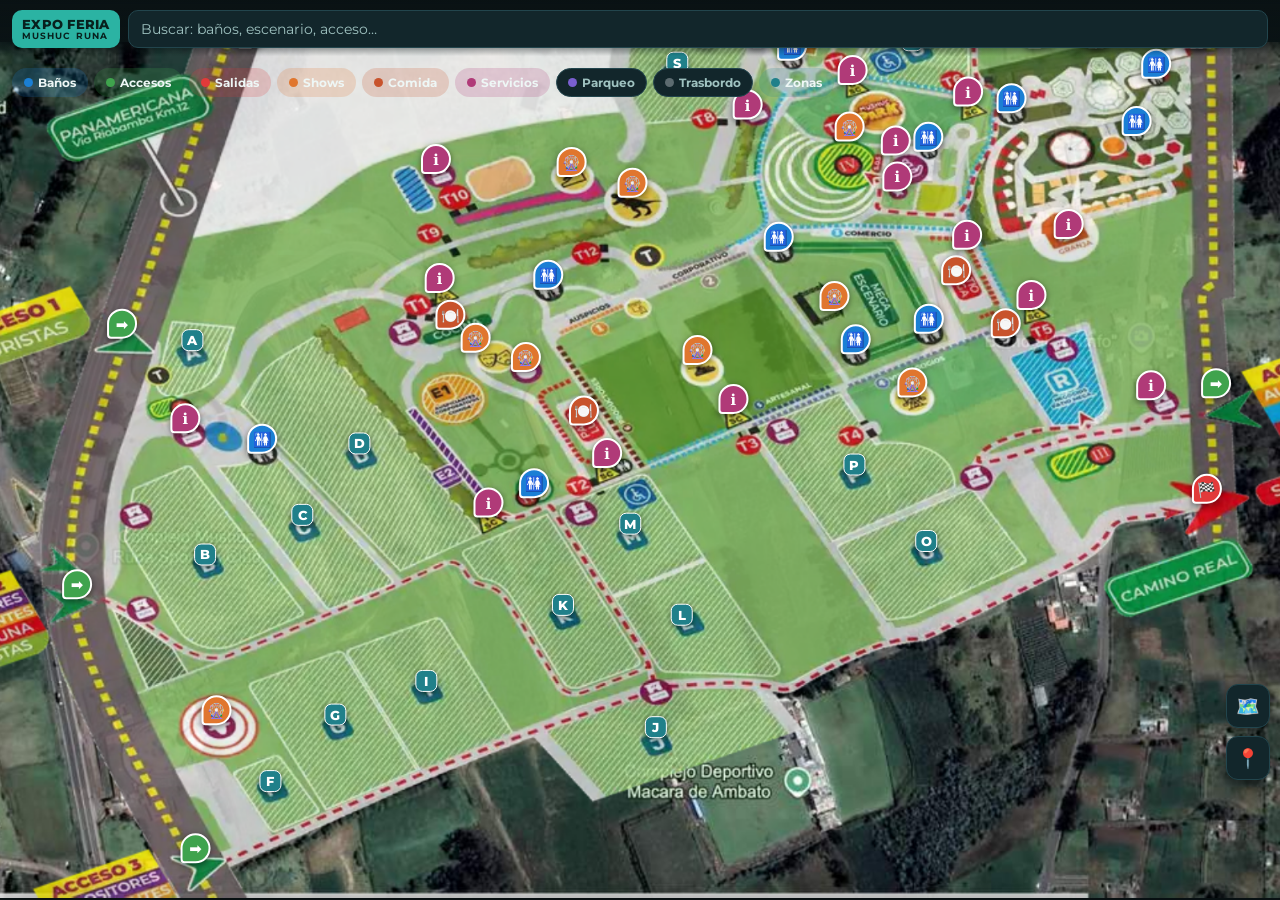
==== assets/map/index.html @ b14e8e40 "first commit" ====
<!doctype html>
<html lang="es">
<head></head>
<body>

<meta charset="utf-8">
<title>Mapa Expo Feria Mushuc Runa</title>
<meta name="viewport" content="width=device-width, initial-scale=1, maximum-scale=1, user-scalable=no">
<link rel="stylesheet" href="https://fonts.googleapis.com/css2?family=Montserrat:wght@500;600;700;800&amp;display=swap" media="all" onload="this.media='all'">
<style>
  :root{
    --bg:#0d1b1e; --panel:#12262b; --panel2:#183238; --line:#22454d;
    --ink:#eef7f6; --ink2:#9fc2c0; --teal:#2bb3a3; --yellow:#f2c227; --red:#e23a3a;
  }
  *{margin:0;padding:0;box-sizing:border-box;-webkit-tap-highlight-color:transparent}
  html,body{height:100%;overflow:hidden;overscroll-behavior:none}
  body{background:var(--bg);color:var(--ink);font-family:Montserrat,system-ui,-apple-system,sans-serif;touch-action:none}
  #viewport{position:fixed;inset:0;overflow:hidden;background:#0a1416}
  #world{position:absolute;left:0;top:0;transform-origin:0 0;will-change:transform}
  #world img{position:absolute;left:0;top:0;display:block;max-width:none!important;width:1900px;height:1018px;pointer-events:none;user-select:none;-webkit-user-drag:none}
  #ovl{transition:opacity .2s}
  #routeSvg{position:absolute;left:0;top:0;pointer-events:none;overflow:visible}

  /* markers live in screen space */
  #pins{position:fixed;inset:0;pointer-events:none}
  .pin{position:absolute;left:0;top:0;transform:translate(-50%,-100%);pointer-events:auto;cursor:pointer;
       display:flex;flex-direction:column;align-items:center;filter:drop-shadow(0 2px 3px rgba(0,0,0,.5))}
  .pin .dot{width:30px;height:30px;border-radius:50% 50% 50% 4px;display:flex;align-items:center;justify-content:center;
       font-size:15px;border:2px solid #fff;transform:rotate(0deg);color:#fff;font-weight:800}
  .pin.small .dot{width:22px;height:22px;font-size:11px;border-width:1.5px}
  .pin.zona .dot{border-radius:7px;font-size:13px}
  .pin.sel .dot{outline:3px solid var(--yellow);outline-offset:1px}
  .pin .tag{margin-top:2px;font-size:9px;font-weight:700;background:rgba(10,20,22,.78);color:var(--ink);
       padding:1px 5px;border-radius:6px;white-space:nowrap;display:none}
  .pin.showtag .tag{display:block}

  #me{position:fixed;pointer-events:none;display:none}
  #me .acc{position:absolute;border-radius:50%;background:rgba(43,179,163,.15);border:1px solid rgba(43,179,163,.5);transform:translate(-50%,-50%)}
  #me .core{position:absolute;width:16px;height:16px;border-radius:50%;background:#2bb3a3;border:3px solid #fff;transform:translate(-50%,-50%);box-shadow:0 0 10px rgba(43,179,163,.9)}

  header{position:fixed;top:0;left:0;right:0;z-index:20;padding:10px 12px 8px;
     background:linear-gradient(180deg,rgba(10,18,20,.92),rgba(10,18,20,.75) 70%,transparent);pointer-events:none}
  header .row{display:flex;gap:8px;align-items:center;pointer-events:auto}
  #brand{flex:0 0 auto;background:var(--teal);color:#08211e;font-weight:800;font-size:13px;line-height:1.1;
     padding:7px 10px;border-radius:10px;letter-spacing:.02em}
  #brand small{display:block;font-size:9px;font-weight:700;letter-spacing:.12em}
  #search{flex:1;background:var(--panel);border:1px solid var(--line);color:var(--ink);border-radius:10px;
     padding:9px 12px;font-size:14px;font-family:inherit;min-width:0}
  #search::placeholder{color:var(--ink2)}

  #chips{position:fixed;top:64px;left:0;right:0;z-index:20;display:flex;gap:6px;overflow-x:auto;padding:4px 12px 8px;scrollbar-width:none}
  #chips::-webkit-scrollbar{display:none}
  .chip{flex:0 0 auto;display:flex;align-items:center;gap:5px;background:var(--panel);border:1px solid var(--line);
     color:var(--ink2);border-radius:999px;padding:6px 11px;font-size:12px;font-weight:700;cursor:pointer;user-select:none}
  .chip .sw{width:9px;height:9px;border-radius:50%}
  .chip.on{color:var(--ink);border-color:transparent}

  .fabs{position:fixed;right:10px;bottom:120px;z-index:20;display:flex;flex-direction:column;gap:8px}
  .fab{width:44px;height:44px;border-radius:12px;background:var(--panel);border:1px solid var(--line);color:var(--ink);
     font-size:19px;display:flex;align-items:center;justify-content:center;cursor:pointer;box-shadow:0 3px 10px rgba(0,0,0,.4)}
  .fab.on{background:var(--teal);color:#08211e;border-color:transparent}

  #ovlCtl{position:fixed;right:10px;bottom:72px;z-index:20;background:var(--panel);border:1px solid var(--line);
     border-radius:12px;padding:8px 10px;display:none;align-items:center;gap:8px}
  #ovlCtl.open{display:flex}
  #ovlCtl input{width:110px;accent-color:var(--teal)}
  #ovlCtl label{font-size:11px;color:var(--ink2);font-weight:700}

  #card{position:fixed;left:0;right:0;bottom:0;z-index:30;background:var(--panel);border-top:1px solid var(--line);
     border-radius:16px 16px 0 0;padding:14px 16px calc(14px + env(safe-area-inset-bottom));transform:translateY(110%);transition:transform .22s ease;box-shadow:0 -8px 30px rgba(0,0,0,.5)}
  #card.open{transform:translateY(0)}
  #card h2{font-size:17px;font-weight:800;display:flex;align-items:center;gap:8px}
  #card h2 .ic{width:28px;height:28px;border-radius:8px;display:inline-flex;align-items:center;justify-content:center;font-size:15px;color:#fff;flex:0 0 auto}
  #card .sub{color:var(--ink2);font-size:12px;font-weight:600;margin-top:3px}
  #card .dist{margin-top:8px;font-size:14px;font-weight:700;color:var(--teal);min-height:18px}
  #card .btns{display:flex;gap:8px;margin-top:10px}
  #card button{flex:1;font-family:inherit;font-weight:800;font-size:14px;padding:11px;border-radius:10px;border:none;cursor:pointer}
  #goBtn{background:var(--teal);color:#08211e}
  #closeBtn{background:var(--panel2);color:var(--ink);border:1px solid var(--line)!important}

  #toast{position:fixed;left:50%;bottom:150px;transform:translateX(-50%);z-index:50;background:rgba(10,20,22,.94);
     border:1px solid var(--line);color:var(--ink);padding:9px 15px;border-radius:10px;font-size:13px;font-weight:600;
     opacity:0;transition:opacity .25s;pointer-events:none;max-width:85vw;text-align:center}
  #toast.show{opacity:1}

  #editBar{position:fixed;top:104px;left:12px;right:12px;z-index:25;display:none;background:#3a2a08;border:1px solid var(--yellow);
     color:#ffe9a8;border-radius:10px;padding:8px 12px;font-size:12px;font-weight:700}
  #editBar.on{display:block}
  #editBar .ebtns{display:flex;gap:6px;margin-top:6px}
  #editBar button{font-family:inherit;font-size:11px;font-weight:800;padding:5px 9px;border-radius:8px;border:1px solid var(--yellow);background:transparent;color:var(--yellow);cursor:pointer}
  #exportBox{position:fixed;inset:8% 5%;z-index:60;background:var(--panel);border:1px solid var(--line);border-radius:14px;padding:14px;display:none;flex-direction:column;gap:8px}
  #exportBox.open{display:flex}
  #exportBox textarea{flex:1;background:#0a1416;color:#bfe9e2;border:1px solid var(--line);border-radius:8px;font-size:10px;padding:8px;font-family:monospace}
  #exportBox button{font-family:inherit;font-weight:800;padding:10px;border-radius:10px;border:none;background:var(--teal);color:#08211e;cursor:pointer}
</style>


<div id="viewport">
  <div id="world" style="transform: translate(-124.137px, 48.725px) scale(1.07225);">
    <img id="base" src="[data-uri]" width="1900" height="1018" alt="">
    <img id="ovl" src="[data-uri]" width="1900" height="1018" alt="" style="opacity:.85">
    <svg id="routeSvg" width="1900" height="1018" viewBox="0 0 1900 1018">
      <line id="routeLine" x1="0" y1="0" x2="0" y2="0" stroke="#f2c227" stroke-width="4" stroke-dasharray="10 8" stroke-linecap="round" style="display:none"></line>
    </svg>
  </div>
</div>
<div id="pins"><div class="pin showtag" style="transform: translate(1088.68px, 72.1px) translate(-50%, -100%);"><div class="dot" style="background:#1b7fd4">🚻</div><div class="tag">Baños 1</div></div><div class="pin showtag" style="transform: translate(1368.86px, 139.008px) translate(-50%, -100%);"><div class="dot" style="background:#1b7fd4">🚻</div><div class="tag">Baños 2</div></div><div class="pin showtag" style="transform: translate(1262.6px, 188.332px) translate(-50%, -100%);"><div class="dot" style="background:#1b7fd4">🚻</div><div class="tag">Baños 3</div></div><div class="pin showtag" style="transform: translate(1553.5px, 95.0462px) translate(-50%, -100%);"><div class="dot" style="background:#1b7fd4">🚻</div><div class="tag">Baños 4</div></div><div class="pin showtag" style="transform: translate(777.41px, 364.502px) translate(-50%, -100%);"><div class="dot" style="background:#1b7fd4">🚻</div><div class="tag">Baños 5</div></div><div class="pin showtag" style="transform: translate(1071.64px, 315.93px) translate(-50%, -100%);"><div class="dot" style="background:#1b7fd4">🚻</div><div class="tag">Baños 6</div></div><div class="pin showtag" style="transform: translate(1528.52px, 168.174px) translate(-50%, -100%);"><div class="dot" style="background:#1b7fd4">🚻</div><div class="tag">Baños 7</div></div><div class="pin showtag" style="transform: translate(412.095px, 573.698px) translate(-50%, -100%);"><div class="dot" style="background:#1b7fd4">🚻</div><div class="tag">Baños 8</div></div><div class="pin showtag" style="transform: translate(1169.96px, 446.851px) translate(-50%, -100%);"><div class="dot" style="background:#1b7fd4">🚻</div><div class="tag">Baños 9</div></div><div class="pin showtag" style="transform: translate(1263.25px, 420.474px) translate(-50%, -100%);"><div class="dot" style="background:#1b7fd4">🚻</div><div class="tag">Baños 10</div></div><div class="pin showtag" style="transform: translate(759.289px, 630.42px) translate(-50%, -100%);"><div class="dot" style="background:#1b7fd4">🚻</div><div class="tag">Baños 11</div></div><div class="pin showtag" style="transform: translate(233.244px, 426.907px) translate(-50%, -100%);"><div class="dot" style="background:#3fa34d">➡️</div><div class="tag">Acceso 1 · Turistas</div></div><div class="pin showtag" style="transform: translate(175.878px, 759.519px) translate(-50%, -100%);"><div class="dot" style="background:#3fa34d">➡️</div><div class="tag">Acceso 2 · Expositores/Auspiciantes/Patio Luna</div></div><div class="pin showtag" style="transform: translate(327.066px, 1096.63px) translate(-50%, -100%);"><div class="dot" style="background:#3fa34d">➡️</div><div class="tag">Acceso 3 · Expositores/Auspiciantes/Turistas</div></div><div class="pin showtag" style="transform: translate(1629.96px, 502.823px) translate(-50%, -100%);"><div class="dot" style="background:#3fa34d">➡️</div><div class="tag">Acceso 4 · Auspiciantes/Negocios/Patio Mega</div></div><div class="pin showtag" style="transform: translate(1603.15px, 55.9091px) translate(-50%, -100%);"><div class="dot" style="background:#3fa34d">➡️</div><div class="tag">Acceso 5 · Expositores/Turistas</div></div><div class="pin showtag" style="transform: translate(1622.77px, 55.9091px) translate(-50%, -100%);"><div class="dot" style="background:#3fa34d">➡️</div><div class="tag">Acceso 6 · Ingreso vehicular</div></div><div class="pin showtag" style="transform: translate(1618.27px, 637.604px) translate(-50%, -100%);"><div class="dot" style="background:#e23a3a">🏁</div><div class="tag">Salida 1</div></div><div class="pin showtag" style="transform: translate(397.62px, 55.9091px) translate(-50%, -100%);"><div class="dot" style="background:#e23a3a">🏁</div><div class="tag">Salida 2</div></div><div class="pin showtag" style="transform: translate(1612.26px, 55.9091px) translate(-50%, -100%);"><div class="dot" style="background:#e23a3a">🏁</div><div class="tag">Salida 3</div></div><div class="pin showtag" style="transform: translate(1142.83px, 391.63px) translate(-50%, -100%);"><div class="dot" style="background:#e0762e">🎡</div><div class="tag">Mega Escenario (conciertos)</div></div><div class="pin showtag" style="transform: translate(1162.13px, 175.25px) translate(-50%, -100%);"><div class="dot" style="background:#e0762e">🎡</div><div class="tag">Mushuc Park</div></div><div class="pin showtag" style="transform: translate(807.219px, 220.392px) translate(-50%, -100%);"><div class="dot" style="background:#e0762e">🎡</div><div class="tag">Resbaladera Gigante</div></div><div class="pin showtag" style="transform: translate(884.957px, 246.877px) translate(-50%, -100%);"><div class="dot" style="background:#e0762e">🎡</div><div class="tag">Parque de Dinosaurios</div></div><div class="pin showtag" style="transform: translate(1242.23px, 501.965px) translate(-50%, -100%);"><div class="dot" style="background:#e0762e">🎡</div><div class="tag">Juegos mecánicos</div></div><div class="pin showtag" style="transform: translate(967.949px, 460.469px) translate(-50%, -100%);"><div class="dot" style="background:#e0762e">🎡</div><div class="tag">Show Militar</div></div><div class="pin showtag" style="transform: translate(684.661px, 444.707px) translate(-50%, -100%);"><div class="dot" style="background:#e0762e">🎡</div><div class="tag">Shows cómicos</div></div><div class="pin showtag" style="transform: translate(353.872px, 920.357px) translate(-50%, -100%);"><div class="dot" style="background:#e0762e">🎡</div><div class="tag">Plaza de toros</div></div><div class="pin showtag" style="transform: translate(748.889px, 469.476px) translate(-50%, -100%);"><div class="dot" style="background:#e0762e">🎡</div><div class="tag">Plaza de la luna</div></div><div class="pin showtag" style="transform: translate(1441.78px, 299.524px) translate(-50%, -100%);"><div class="dot" style="background:#b03a78">ℹ️</div><div class="tag">Granja</div></div><div class="pin showtag" style="transform: translate(822.981px, 537.564px) translate(-50%, -100%);"><div class="dot" style="background:#c8532c">🍽️</div><div class="tag">Patio de comidas La Luna</div></div><div class="pin showtag" style="transform: translate(1298.09px, 358.498px) translate(-50%, -100%);"><div class="dot" style="background:#c8532c">🍽️</div><div class="tag">Patio de comidas Megaescenario</div></div><div class="pin showtag" style="transform: translate(652.493px, 415.327px) translate(-50%, -100%);"><div class="dot" style="background:#c8532c">🍽️</div><div class="tag">Cocina</div></div><div class="pin showtag" style="transform: translate(1361.46px, 426.264px) translate(-50%, -100%);"><div class="dot" style="background:#c8532c">🍽️</div><div class="tag">Cerveza artesanal (zona 9)</div></div><div class="pin showtag" style="transform: translate(634.051px, 216.746px) translate(-50%, -100%);"><div class="dot" style="background:#b03a78">ℹ️</div><div class="tag">Boletería 1</div></div><div class="pin showtag" style="transform: translate(1031.96px, 147.158px) translate(-50%, -100%);"><div class="dot" style="background:#b03a78">ℹ️</div><div class="tag">Boletería 2</div></div><div class="pin showtag" style="transform: translate(1405.21px, 55.9091px) translate(-50%, -100%);"><div class="dot" style="background:#b03a78">ℹ️</div><div class="tag">Boletería 3</div></div><div class="pin showtag" style="transform: translate(1547.07px, 505.503px) translate(-50%, -100%);"><div class="dot" style="background:#b03a78">ℹ️</div><div class="tag">Boletería 4</div></div><div class="pin showtag" style="transform: translate(314.091px, 547.643px) translate(-50%, -100%);"><div class="dot" style="background:#b03a78">ℹ️</div><div class="tag">Boletería 5</div></div><div class="pin showtag" style="transform: translate(1221.11px, 192.943px) translate(-50%, -100%);"><div class="dot" style="background:#b03a78">ℹ️</div><div class="tag">Oficina de ventas</div></div><div class="pin showtag" style="transform: translate(1223.04px, 238.942px) translate(-50%, -100%);"><div class="dot" style="background:#b03a78">ℹ️</div><div class="tag">Dispensario médico</div></div><div class="pin showtag" style="transform: translate(1312.14px, 313.356px) translate(-50%, -100%);"><div class="dot" style="background:#b03a78">ℹ️</div><div class="tag">Punto de hidratación</div></div><div class="pin small" style="display: none;"><div class="dot" style="background:#7a5fd0">🅿️</div><div class="tag">Estacionamiento E1 · auspiciantes/corporativos</div></div><div class="pin small" style="display: none;"><div class="dot" style="background:#7a5fd0">🅿️</div><div class="tag">Estacionamiento E2 · expositores</div></div><div class="pin small" style="display: none;"><div class="dot" style="background:#7a5fd0">🅿️</div><div class="tag">Estacionamiento V · expositores</div></div><div class="pin small" style="display: none;"><div class="dot" style="background:#7a5fd0">🅿️</div><div class="tag">Estacionamiento R · negocios y patio luna</div></div><div class="pin small" style="display: none;"><div class="dot" style="background:#7a5fd0">🅿️</div><div class="tag">Est. logística I</div></div><div class="pin small" style="display: none;"><div class="dot" style="background:#7a5fd0">🅿️</div><div class="tag">Est. logística II</div></div><div class="pin small" style="display: none;"><div class="dot" style="background:#7a5fd0">🅿️</div><div class="tag">Est. logística III</div></div><div class="pin small" style="display: none;"><div class="dot" style="background:#7a5fd0">🅿️</div><div class="tag">Est. logística IV</div></div><div class="pin small" style="display: none;"><div class="dot" style="background:#7a5fd0">🅿️</div><div class="tag">Est. logística V</div></div><div class="pin small" style="display: none;"><div class="dot" style="background:#7a5fd0">🅿️</div><div class="tag">Est. logística VI</div></div><div class="pin small" style="display: none;"><div class="dot" style="background:#5c6b70">🚌</div><div class="tag">Estación de trasbordo</div></div><div class="pin small" style="display: none;"><div class="dot" style="background:#5c6b70">🚌</div><div class="tag">Estación de trasbordo</div></div><div class="pin small" style="display: none;"><div class="dot" style="background:#5c6b70">🚌</div><div class="tag">Parada T1</div></div><div class="pin small" style="display: none;"><div class="dot" style="background:#5c6b70">🚌</div><div class="tag">Parada T2</div></div><div class="pin small" style="display: none;"><div class="dot" style="background:#5c6b70">🚌</div><div class="tag">Parada T3</div></div><div class="pin small" style="display: none;"><div class="dot" style="background:#5c6b70">🚌</div><div class="tag">Parada T4</div></div><div class="pin small" style="display: none;"><div class="dot" style="background:#5c6b70">🚌</div><div class="tag">Parada T5</div></div><div class="pin small" style="display: none;"><div class="dot" style="background:#5c6b70">🚌</div><div class="tag">Parada T6</div></div><div class="pin small" style="display: none;"><div class="dot" style="background:#5c6b70">🚌</div><div class="tag">Parada T7</div></div><div class="pin small" style="display: none;"><div class="dot" style="background:#5c6b70">🚌</div><div class="tag">Parada T8</div></div><div class="pin small" style="display: none;"><div class="dot" style="background:#5c6b70">🚌</div><div class="tag">Parada T9</div></div><div class="pin small" style="display: none;"><div class="dot" style="background:#5c6b70">🚌</div><div class="tag">Parada T10</div></div><div class="pin small" style="display: none;"><div class="dot" style="background:#5c6b70">🚌</div><div class="tag">Parada T11</div></div><div class="pin small" style="display: none;"><div class="dot" style="background:#5c6b70">🚌</div><div class="tag">Parada T12</div></div><div class="pin showtag" style="transform: translate(1165.99px, 102.981px) translate(-50%, -100%);"><div class="dot" style="background:#b03a78">ℹ️</div><div class="tag">Escáner 1</div></div><div class="pin showtag" style="transform: translate(1313.43px, 130.538px) translate(-50%, -100%);"><div class="dot" style="background:#b03a78">ℹ️</div><div class="tag">Escáner 2</div></div><div class="pin showtag" style="transform: translate(638.768px, 368.47px) translate(-50%, -100%);"><div class="dot" style="background:#b03a78">ℹ️</div><div class="tag">Escáner 3</div></div><div class="pin showtag" style="transform: translate(1394.28px, 390.129px) translate(-50%, -100%);"><div class="dot" style="background:#b03a78">ℹ️</div><div class="tag">Escáner 4</div></div><div class="pin showtag" style="transform: translate(1013.84px, 522.981px) translate(-50%, -100%);"><div class="dot" style="background:#b03a78">ℹ️</div><div class="tag">Escáner 5</div></div><div class="pin showtag" style="transform: translate(852.575px, 592.034px) translate(-50%, -100%);"><div class="dot" style="background:#b03a78">ℹ️</div><div class="tag">Escáner 6</div></div><div class="pin showtag" style="transform: translate(701.066px, 655.189px) translate(-50%, -100%);"><div class="dot" style="background:#b03a78">ℹ️</div><div class="tag">Escáner 7</div></div><div class="pin zona small showtag" style="transform: translate(323.098px, 442.777px) translate(-50%, -100%);"><div class="dot" style="background:#20808a">A</div><div class="tag">Zona A</div></div><div class="pin zona small showtag" style="transform: translate(339.289px, 716.415px) translate(-50%, -100%);"><div class="dot" style="background:#20808a">B</div><div class="tag">Zona B</div></div><div class="pin zona small showtag" style="transform: translate(463.348px, 665.805px) translate(-50%, -100%);"><div class="dot" style="background:#20808a">C</div><div class="tag">Zona C</div></div><div class="pin zona small showtag" style="transform: translate(536.261px, 574.663px) translate(-50%, -100%);"><div class="dot" style="background:#20808a">D</div><div class="tag">Zona D</div></div><div class="pin zona small showtag" style="transform: translate(422.71px, 1005.71px) translate(-50%, -100%);"><div class="dot" style="background:#20808a">F</div><div class="tag">Zona F</div></div><div class="pin zona small showtag" style="transform: translate(505.595px, 920.786px) translate(-50%, -100%);"><div class="dot" style="background:#20808a">G</div><div class="tag">Zona G</div></div><div class="pin zona small showtag" style="transform: translate(621.72px, 877.788px) translate(-50%, -100%);"><div class="dot" style="background:#20808a">I</div><div class="tag">Zona I</div></div><div class="pin zona small showtag" style="transform: translate(914.766px, 936.869px) translate(-50%, -100%);"><div class="dot" style="background:#20808a">J</div><div class="tag">Zona J</div></div><div class="pin zona small showtag" style="transform: translate(796.175px, 780.75px) translate(-50%, -100%);"><div class="dot" style="background:#20808a">K</div><div class="tag">Zona K</div></div><div class="pin zona small showtag" style="transform: translate(947.791px, 793.295px) translate(-50%, -100%);"><div class="dot" style="background:#20808a">L</div><div class="tag">Zona L</div></div><div class="pin zona small showtag" style="transform: translate(882.062px, 677.063px) translate(-50%, -100%);"><div class="dot" style="background:#20808a">M</div><div class="tag">Zona M</div></div><div class="pin zona small showtag" style="transform: translate(1259.92px, 699.152px) translate(-50%, -100%);"><div class="dot" style="background:#20808a">O</div><div class="tag">Zona O</div></div><div class="pin zona small showtag" style="transform: translate(1168.25px, 601.577px) translate(-50%, -100%);"><div class="dot" style="background:#20808a">P</div><div class="tag">Zona P</div></div><div class="pin zona small showtag" style="transform: translate(942.108px, 88.5055px) translate(-50%, -100%);"><div class="dot" style="background:#20808a">S</div><div class="tag">Zona S</div></div><div class="pin zona small showtag" style="transform: translate(978.779px, 55.9091px) translate(-50%, -100%);"><div class="dot" style="background:#20808a">T</div><div class="tag">Zona T</div></div><div class="pin zona small showtag" style="transform: translate(1242.02px, 59.8764px) translate(-50%, -100%);"><div class="dot" style="background:#20808a">U</div><div class="tag">Zona U</div></div><div class="pin zona small showtag" style="transform: translate(1043.97px, 55.9091px) translate(-50%, -100%);"><div class="dot" style="background:#20808a">W</div><div class="tag">Zona W</div></div><div class="pin zona small showtag" style="transform: translate(1260.24px, 55.9091px) translate(-50%, -100%);"><div class="dot" style="background:#20808a">X</div><div class="tag">Zona X</div></div><div class="pin zona small showtag" style="transform: translate(1480.7px, 55.9091px) translate(-50%, -100%);"><div class="dot" style="background:#20808a">Y</div><div class="tag">Zona Y</div></div><div class="pin zona small showtag" style="transform: translate(1472.55px, 55.9091px) translate(-50%, -100%);"><div class="dot" style="background:#20808a">Z</div><div class="tag">Zona Z</div></div></div>
<div id="me"><div class="acc"></div><div class="core"></div></div>

<header>
  <div class="row">
    <div id="brand">EXPO FERIA<small>MUSHUC RUNA</small></div>
    <input id="search" type="search" placeholder="Buscar: baños, escenario, acceso…" autocomplete="off">
  </div>
</header>
<div id="chips"><div class="chip on" data-k="bano" style="background: rgba(27, 127, 212, 0.2);"><span class="sw" style="background:#1b7fd4"></span>Baños</div><div class="chip on" data-k="acceso" style="background: rgba(63, 163, 77, 0.2);"><span class="sw" style="background:#3fa34d"></span>Accesos</div><div class="chip on" data-k="salida" style="background: rgba(226, 58, 58, 0.2);"><span class="sw" style="background:#e23a3a"></span>Salidas</div><div class="chip on" data-k="show" style="background: rgba(224, 118, 46, 0.2);"><span class="sw" style="background:#e0762e"></span>Shows</div><div class="chip on" data-k="comida" style="background: rgba(200, 83, 44, 0.2);"><span class="sw" style="background:#c8532c"></span>Comida</div><div class="chip on" data-k="servicio" style="background: rgba(176, 58, 120, 0.2);"><span class="sw" style="background:#b03a78"></span>Servicios</div><div class="chip" data-k="parqueo"><span class="sw" style="background:#7a5fd0"></span>Parqueo</div><div class="chip" data-k="trans"><span class="sw" style="background:#5c6b70"></span>Trasbordo</div><div class="chip on" data-k="zona" style="background: rgba(32, 128, 138, 0.2);"><span class="sw" style="background:#20808a"></span>Zonas</div></div>

<div class="fabs">
  <div class="fab" id="layerFab" title="Capa ilustrada">🗺️</div>
  <div class="fab" id="gpsFab" title="Mi ubicación">📍</div>
</div>
<div id="ovlCtl"><label>Mapa ilustrado</label><input id="ovlRange" type="range" min="0" max="100" value="85"></div>

<div id="editBar">MODO AJUSTE: toca un pin y luego toca su ubicación correcta.
  <div class="ebtns"><button id="expBtn">Exportar</button><button id="resetBtn">Restaurar</button><button id="editOff">Salir</button></div>
</div>
<div id="exportBox"><textarea id="expTxt" readonly=""></textarea><button id="expClose">Cerrar</button></div>

<div id="card">
  <h2><span class="ic" id="cIc"></span><span id="cName"></span></h2>
  <div class="sub" id="cCat"></div>
  <div class="dist" id="cDist"></div>
  <div class="btns"><button id="goBtn">Cómo llegar</button><button id="closeBtn">Cerrar</button></div>
</div>
<div id="toast"></div>

<script>
'use strict';
/* ============ data ============ */
const POIS=[{"id": 0, "cat": "bano", "name": "Baños 1", "x": 1131.1, "y": 21.8}, {"id": 1, "cat": "bano", "name": "Baños 2", "x": 1392.4, "y": 84.2}, {"id": 2, "cat": "bano", "name": "Baños 3", "x": 1293.3, "y": 130.2}, {"id": 3, "cat": "bano", "name": "Baños 4", "x": 1564.6, "y": 43.2}, {"id": 4, "cat": "bano", "name": "Baños 5", "x": 840.8, "y": 294.5}, {"id": 5, "cat": "bano", "name": "Baños 6", "x": 1115.2, "y": 249.2}, {"id": 6, "cat": "bano", "name": "Baños 7", "x": 1541.3, "y": 111.4}, {"id": 7, "cat": "bano", "name": "Baños 8", "x": 500.1, "y": 489.6}, {"id": 8, "cat": "bano", "name": "Baños 9", "x": 1206.9, "y": 371.3}, {"id": 9, "cat": "bano", "name": "Baños 10", "x": 1293.9, "y": 346.7}, {"id": 10, "cat": "bano", "name": "Baños 11", "x": 823.9, "y": 542.5}, {"id": 11, "cat": "acceso", "name": "Acceso 1 · Turistas", "x": 333.3, "y": 352.7}, {"id": 12, "cat": "acceso", "name": "Acceso 2 · Expositores/Auspiciantes/Patio Luna", "x": 279.8, "y": 662.9}, {"id": 13, "cat": "acceso", "name": "Acceso 3 · Expositores/Auspiciantes/Turistas", "x": 420.8, "y": 977.3}, {"id": 14, "cat": "acceso", "name": "Acceso 4 · Auspiciantes/Negocios/Patio Mega", "x": 1635.9, "y": 423.5}, {"id": 15, "cat": "acceso", "name": "Acceso 5 · Expositores/Turistas", "x": 1610.9, "y": 6.7}, {"id": 16, "cat": "acceso", "name": "Acceso 6 · Ingreso vehicular", "x": 1629.2, "y": 6.7}, {"id": 17, "cat": "salida", "name": "Salida 1", "x": 1625.0, "y": 549.2}, {"id": 18, "cat": "salida", "name": "Salida 2", "x": 486.6, "y": 6.7}, {"id": 19, "cat": "salida", "name": "Salida 3", "x": 1619.4, "y": 6.7}, {"id": 20, "cat": "show", "name": "Mega Escenario (conciertos)", "x": 1181.6, "y": 319.8}, {"id": 21, "cat": "show", "name": "Mushuc Park", "x": 1199.6, "y": 118.0}, {"id": 22, "cat": "show", "name": "Resbaladera Gigante", "x": 868.6, "y": 160.1}, {"id": 23, "cat": "show", "name": "Parque de Dinosaurios", "x": 941.1, "y": 184.8}, {"id": 24, "cat": "show", "name": "Juegos mecánicos", "x": 1274.3, "y": 422.7}, {"id": 25, "cat": "show", "name": "Show Militar", "x": 1018.5, "y": 384.0}, {"id": 26, "cat": "show", "name": "Shows cómicos", "x": 754.3, "y": 369.3}, {"id": 27, "cat": "show", "name": "Plaza de toros", "x": 445.8, "y": 812.9}, {"id": 28, "cat": "show", "name": "Plaza de la luna", "x": 814.2, "y": 392.4}, {"id": 29, "cat": "servicio", "name": "Granja", "x": 1460.4, "y": 233.9}, {"id": 30, "cat": "comida", "name": "Patio de comidas La Luna", "x": 883.3, "y": 455.9}, {"id": 31, "cat": "comida", "name": "Patio de comidas Megaescenario", "x": 1326.4, "y": 288.9}, {"id": 32, "cat": "comida", "name": "Cocina", "x": 724.3, "y": 341.9}, {"id": 33, "cat": "comida", "name": "Cerveza artesanal (zona 9)", "x": 1385.5, "y": 352.1}, {"id": 34, "cat": "servicio", "name": "Boletería 1", "x": 707.1, "y": 156.7}, {"id": 35, "cat": "servicio", "name": "Boletería 2", "x": 1078.2, "y": 91.8}, {"id": 36, "cat": "servicio", "name": "Boletería 3", "x": 1426.3, "y": 6.7}, {"id": 37, "cat": "servicio", "name": "Boletería 4", "x": 1558.6, "y": 426.0}, {"id": 38, "cat": "servicio", "name": "Boletería 5", "x": 408.7, "y": 465.3}, {"id": 39, "cat": "servicio", "name": "Oficina de ventas", "x": 1254.6, "y": 134.5}, {"id": 40, "cat": "servicio", "name": "Dispensario médico", "x": 1256.4, "y": 177.4}, {"id": 41, "cat": "servicio", "name": "Punto de hidratación", "x": 1339.5, "y": 246.8}, {"id": 42, "cat": "parqueo", "name": "Estacionamiento E1 · auspiciantes/corporativos", "x": 714.6, "y": 405.4}, {"id": 43, "cat": "parqueo", "name": "Estacionamiento E2 · expositores", "x": 717.6, "y": 514.3}, {"id": 44, "cat": "parqueo", "name": "Estacionamiento V · expositores", "x": 1278.4, "y": 6.7}, {"id": 45, "cat": "parqueo", "name": "Estacionamiento R · negocios y patio luna", "x": 1451.4, "y": 401.0}, {"id": 46, "cat": "parqueo", "name": "Est. logística I", "x": 404.0, "y": 435.3}, {"id": 47, "cat": "parqueo", "name": "Est. logística II", "x": 798.7, "y": 542.1}, {"id": 48, "cat": "parqueo", "name": "Est. logística III", "x": 1494.3, "y": 494.7}, {"id": 49, "cat": "parqueo", "name": "Est. logística IV", "x": 1161.7, "y": 158.8}, {"id": 50, "cat": "parqueo", "name": "Est. logística V", "x": 1165.8, "y": 6.7}, {"id": 51, "cat": "parqueo", "name": "Est. logística VI", "x": 1137.7, "y": 6.7}, {"id": 52, "cat": "trans", "name": "Estación de trasbordo", "x": 376.0, "y": 396.7}, {"id": 53, "cat": "trans", "name": "Estación de trasbordo", "x": 958.7, "y": 254.0}, {"id": 54, "cat": "trans", "name": "Parada T1", "x": 681.1, "y": 314.6}, {"id": 55, "cat": "trans", "name": "Parada T2", "x": 874.0, "y": 526.8}, {"id": 56, "cat": "trans", "name": "Parada T3", "x": 1077.3, "y": 475.2}, {"id": 57, "cat": "trans", "name": "Parada T4", "x": 1200.4, "y": 469.1}, {"id": 58, "cat": "trans", "name": "Parada T5", "x": 1424.9, "y": 337.9}, {"id": 59, "cat": "trans", "name": "Parada T6", "x": 1316.4, "y": 45.5}, {"id": 60, "cat": "trans", "name": "Parada T7", "x": 1184.7, "y": 21.5}, {"id": 61, "cat": "trans", "name": "Parada T8", "x": 1025.1, "y": 88.3}, {"id": 62, "cat": "trans", "name": "Parada T9", "x": 697.2, "y": 223.3}, {"id": 63, "cat": "trans", "name": "Parada T10", "x": 727.6, "y": 184.3}, {"id": 64, "cat": "trans", "name": "Parada T11", "x": 1183.2, "y": 98.8}, {"id": 65, "cat": "trans", "name": "Parada T12", "x": 881.7, "y": 245.8}, {"id": 66, "cat": "servicio", "name": "Escáner 1", "x": 1203.2, "y": 50.6}, {"id": 67, "cat": "servicio", "name": "Escáner 2", "x": 1340.7, "y": 76.3}, {"id": 68, "cat": "servicio", "name": "Escáner 3", "x": 711.5, "y": 298.2}, {"id": 69, "cat": "servicio", "name": "Escáner 4", "x": 1416.1, "y": 318.4}, {"id": 70, "cat": "servicio", "name": "Escáner 5", "x": 1061.3, "y": 442.3}, {"id": 71, "cat": "servicio", "name": "Escáner 6", "x": 910.9, "y": 506.7}, {"id": 72, "cat": "servicio", "name": "Escáner 7", "x": 769.6, "y": 565.6}, {"id": 73, "cat": "zona", "name": "Zona A", "x": 417.1, "y": 367.5}, {"id": 74, "cat": "zona", "name": "Zona B", "x": 432.2, "y": 622.7}, {"id": 75, "cat": "zona", "name": "Zona C", "x": 547.9, "y": 575.5}, {"id": 76, "cat": "zona", "name": "Zona D", "x": 615.9, "y": 490.5}, {"id": 77, "cat": "zona", "name": "Zona F", "x": 510.0, "y": 892.5}, {"id": 78, "cat": "zona", "name": "Zona G", "x": 587.3, "y": 813.3}, {"id": 79, "cat": "zona", "name": "Zona I", "x": 695.6, "y": 773.2}, {"id": 80, "cat": "zona", "name": "Zona J", "x": 968.9, "y": 828.3}, {"id": 81, "cat": "zona", "name": "Zona K", "x": 858.3, "y": 682.7}, {"id": 82, "cat": "zona", "name": "Zona L", "x": 999.7, "y": 694.4}, {"id": 83, "cat": "zona", "name": "Zona M", "x": 938.4, "y": 586.0}, {"id": 84, "cat": "zona", "name": "Zona O", "x": 1290.8, "y": 606.6}, {"id": 85, "cat": "zona", "name": "Zona P", "x": 1205.3, "y": 515.6}, {"id": 86, "cat": "zona", "name": "Zona S", "x": 994.4, "y": 37.1}, {"id": 87, "cat": "zona", "name": "Zona T", "x": 1028.6, "y": 6.7}, {"id": 88, "cat": "zona", "name": "Zona U", "x": 1274.1, "y": 10.4}, {"id": 89, "cat": "zona", "name": "Zona W", "x": 1089.4, "y": 6.7}, {"id": 90, "cat": "zona", "name": "Zona X", "x": 1291.1, "y": 6.7}, {"id": 91, "cat": "zona", "name": "Zona Y", "x": 1496.7, "y": 6.7}, {"id": 92, "cat": "zona", "name": "Zona Z", "x": 1489.1, "y": 6.7}];
const CATS={
  bano:{c:'#1b7fd4',i:'🚻',l:'Baños'},
  acceso:{c:'#3fa34d',i:'➡️',l:'Accesos'},
  salida:{c:'#e23a3a',i:'🏁',l:'Salidas'},
  show:{c:'#e0762e',i:'🎡',l:'Shows'},
  comida:{c:'#c8532c',i:'🍽️',l:'Comida'},
  servicio:{c:'#b03a78',i:'ℹ️',l:'Servicios'},
  parqueo:{c:'#7a5fd0',i:'🅿️',l:'Parqueo'},
  trans:{c:'#5c6b70',i:'🚌',l:'Trasbordo'},
  zona:{c:'#20808a',i:'',l:'Zonas'}
};
const DEFAULT_ON={bano:1,acceso:1,salida:1,show:1,comida:1,servicio:1,parqueo:0,trans:0,zona:1};

/* ============ georef (base px 1900x1018 <-> lat/lng) ============ */
const GF={p:0.44185994261082073,q:0.03809624037398862,tx:-408.432125697813,ty:271.33543876584343,
          mlat:111132.0,mlng:111288.229743186,F:1900/2830};
function ll2base(lat,lng){
  const X=(lng+78.65)*GF.mlng, Y=(lat+1.369)*GF.mlat, s2=GF.p*GF.p+GF.q*GF.q;
  const ex=(GF.p*(X-GF.tx)+GF.q*(Y-GF.ty))/s2, ey=(GF.q*(X-GF.tx)-GF.p*(Y-GF.ty))/s2;
  return [ex*GF.F, ey*GF.F];
}
function distM(ax,ay,bx,by){ // in base px -> meters (1 full px = s m; base px = full*F)
  const s=Math.hypot(GF.p,GF.q)/GF.F;
  return Math.hypot(bx-ax,by-ay)*s;
}

/* ============ map view ============ */
const W=1900,H=1018;
const vp=document.getElementById('viewport'), world=document.getElementById('world');
let sc=1, tx=0, ty=0, minSc=0.2;
function fit(){
  const vw=innerWidth, vh=innerHeight;
  sc=Math.max(vw/W, vh/H)*0.95; minSc=Math.min(vw/W,vh/H)*0.85;
  tx=(vw-W*sc)/2; ty=(vh-H*sc)/2 + 20;
}
function apply(){
  world.style.transform=`translate(${tx}px,${ty}px) scale(${sc})`;
  renderPins(); renderMe(); renderRoute();
}
function clampView(){
  const vw=innerWidth, vh=innerHeight, m=80;
  tx=Math.min(vw-m, Math.max(m-W*sc, tx));
  ty=Math.min(vh-m, Math.max(m-H*sc, ty));
}
function zoomAt(px,py,f){
  const ns=Math.min(8, Math.max(minSc, sc*f)); f=ns/sc;
  tx=px-(px-tx)*f; ty=py-(py-ty)*f; sc=ns; clampView(); apply();
}

/* pointer events: drag + pinch */
const ptrs=new Map(); let lastMid=null,lastDist=0,moved=false;
vp.addEventListener('pointerdown',e=>{vp.setPointerCapture(e.pointerId);ptrs.set(e.pointerId,[e.clientX,e.clientY]);moved=false;
  if(ptrs.size===2){const a=[...ptrs.values()];lastDist=Math.hypot(a[0][0]-a[1][0],a[0][1]-a[1][1]);lastMid=[(a[0][0]+a[1][0])/2,(a[0][1]+a[1][1])/2];}});
vp.addEventListener('pointermove',e=>{
  if(!ptrs.has(e.pointerId))return;
  const prev=ptrs.get(e.pointerId); ptrs.set(e.pointerId,[e.clientX,e.clientY]);
  if(ptrs.size===1){tx+=e.clientX-prev[0];ty+=e.clientY-prev[1];
    if(Math.abs(e.clientX-prev[0])+Math.abs(e.clientY-prev[1])>1)moved=true; clampView(); apply();}
  else if(ptrs.size===2){const a=[...ptrs.values()];
    const d=Math.hypot(a[0][0]-a[1][0],a[0][1]-a[1][1]);
    const mid=[(a[0][0]+a[1][0])/2,(a[0][1]+a[1][1])/2];
    tx+=mid[0]-lastMid[0]; ty+=mid[1]-lastMid[1];
    if(lastDist>0) zoomAt(mid[0],mid[1],d/lastDist); else apply();
    lastDist=d; lastMid=mid; moved=true;}
});
function endPtr(e){ptrs.delete(e.pointerId); if(ptrs.size<2){lastDist=0;lastMid=null;}
  if(ptrs.size===0&&!moved&&editSel!==null){moveSelected(e.clientX,e.clientY);} }
vp.addEventListener('pointerup',endPtr); vp.addEventListener('pointercancel',endPtr);
vp.addEventListener('wheel',e=>{e.preventDefault();zoomAt(e.clientX,e.clientY,e.deltaY<0?1.15:0.87);},{passive:false});
addEventListener('resize',()=>{apply();});

/* ============ pins ============ */
const pinsEl=document.getElementById('pins');
const catState={...DEFAULT_ON};
let filter='';
let selId=null;
const pinDom=new Map();
function buildPins(){
  pinsEl.innerHTML=''; pinDom.clear();
  for(const p of POIS){
    const c=CATS[p.cat]; const el=document.createElement('div');
    el.className='pin'+(p.cat==='zona'?' zona small':'')+((p.cat==='trans'||p.cat==='parqueo')?' small':'');
    el.innerHTML=`<div class="dot" style="background:${c.c}">${p.cat==='zona'?p.name.replace('Zona ',''):c.i}</div><div class="tag">${p.name}</div>`;
    el.addEventListener('click',ev=>{ev.stopPropagation();onPin(p);});
    pinsEl.appendChild(el); pinDom.set(p.id,el);
  }
}
function pinVisible(p){
  if(filter){return p.name.toLowerCase().includes(filter);}
  return !!catState[p.cat];
}
function renderPins(){
  const showTags=sc>0.9;
  for(const p of POIS){
    const el=pinDom.get(p.id); if(!el)continue;
    if(!pinVisible(p)){el.style.display='none';continue;}
    el.style.display='';
    const x=p.x*sc+tx, y=p.y*sc+ty;
    if(x<-60||y<-60||x>innerWidth+60||y>innerHeight+60){el.style.display='none';continue;}
    el.style.transform=`translate(${x}px,${y}px) translate(-50%,-100%)`;
    el.classList.toggle('showtag',showTags||p.id===selId);
    el.classList.toggle('sel',p.id===selId||p.id===editSel);
  }
}

/* ============ chips ============ */
const chipsEl=document.getElementById('chips');
chipsEl.innerHTML='';
for(const k in CATS){
  const c=CATS[k]; const el=document.createElement('div');
  el.className='chip'+(catState[k]?' on':''); el.dataset.k=k;
  el.innerHTML=`<span class="sw" style="background:${c.c}"></span>${c.l}`;
  if(catState[k])el.style.background=c.c+'33';
  el.addEventListener('click',()=>{catState[k]=catState[k]?0:1;
    el.classList.toggle('on',!!catState[k]);
    el.style.background=catState[k]?c.c+'33':'';
    renderPins();});
  chipsEl.appendChild(el);
}
document.getElementById('search').addEventListener('input',e=>{filter=e.target.value.trim().toLowerCase();renderPins();});

/* ============ card / routing ============ */
const card=document.getElementById('card');
let target=null;
function onPin(p){
  if(editMode){editSel=(editSel===p.id?null:p.id);renderPins();toast(editSel!==null?'Ahora toca la ubicación correcta':'Pin deseleccionado');return;}
  selId=p.id; target=null; routeLine.style.display='none';
  const c=CATS[p.cat];
  document.getElementById('cIc').style.background=c.c;
  document.getElementById('cIc').textContent=p.cat==='zona'?p.name.replace('Zona ',''):c.i;
  document.getElementById('cName').textContent=p.name;
  document.getElementById('cCat').textContent=c.l;
  updCardDist(p);
  card.classList.add('open'); renderPins();
}
function updCardDist(p){
  const d=document.getElementById('cDist');
  if(me.ok){const m=distM(me.x,me.y,p.x,p.y);d.textContent=m<1000?`≈ ${Math.round(m)} m de ti`:`≈ ${(m/1000).toFixed(1)} km de ti`;}
  else d.textContent='Activa el GPS para ver la distancia';
}
document.getElementById('closeBtn').addEventListener('click',()=>{card.classList.remove('open');selId=null;target=null;routeLine.style.display='none';renderPins();});
document.getElementById('goBtn').addEventListener('click',()=>{
  const p=POIS.find(x=>x.id===selId); if(!p)return;
  target=p;
  if(!me.ok){startGPS();toast('Activando GPS…');}
  renderRoute();
});
const routeLine=document.getElementById('routeLine');
function renderRoute(){
  if(!target||!me.ok){return;}
  routeLine.style.display='';
  routeLine.setAttribute('x1',me.x);routeLine.setAttribute('y1',me.y);
  routeLine.setAttribute('x2',target.x);routeLine.setAttribute('y2',target.y);
  routeLine.setAttribute('stroke-width',4/sc);
  routeLine.setAttribute('stroke-dasharray',`${12/sc} ${9/sc}`);
  if(selId===target.id)updCardDist(target);
}

/* ============ GPS ============ */
const meEl=document.getElementById('me');
const me={ok:false,x:0,y:0,acc:0,lat:0,lng:0};
let watchId=null;
function startGPS(){
  if(!navigator.geolocation){toast('Este dispositivo no tiene GPS disponible');return;}
  if(watchId!==null)return;
  document.getElementById('gpsFab').classList.add('on');
  watchId=navigator.geolocation.watchPosition(pos=>{
    me.lat=pos.coords.latitude; me.lng=pos.coords.longitude;
    const [bx,by]=ll2base(me.lat,me.lng);
    me.x=bx; me.y=by; me.acc=pos.coords.accuracy||0;
    const wasOff=!me.ok; me.ok=true;
    meEl.style.display='block'; renderMe(); renderRoute();
    if(selId!==null){const p=POIS.find(q=>q.id===selId);if(p)updCardDist(p);}
    if(wasOff){
      if(bx<-300||by<-300||bx>W+300||by>H+300)toast('Estás fuera del complejo — el punto azul aparece al llegar');
      else centerOnMe();
    }
  },err=>{
    toast(err.code===1?'Permiso de ubicación denegado. Actívalo en el navegador.':'No se pudo obtener tu ubicación');
    document.getElementById('gpsFab').classList.remove('on'); watchId=null;
  },{enableHighAccuracy:true,maximumAge:3000,timeout:15000});
}
function centerOnMe(){
  if(!me.ok)return;
  sc=Math.max(sc,1.4);
  tx=innerWidth/2-me.x*sc; ty=innerHeight/2-me.y*sc; clampView(); apply();
}
function renderMe(){
  if(!me.ok)return;
  const x=me.x*sc+tx, y=me.y*sc+ty;
  meEl.style.left='0';meEl.style.top='0';
  const s=Math.hypot(GF.p,GF.q)/GF.F; // m per base px
  const r=Math.max(10,(me.acc/s)*sc);
  const core=meEl.querySelector('.core'),acc=meEl.querySelector('.acc');
  core.style.left=x+'px';core.style.top=y+'px';
  acc.style.left=x+'px';acc.style.top=y+'px';
  acc.style.width=(r*2)+'px';acc.style.height=(r*2)+'px';
}
document.getElementById('gpsFab').addEventListener('click',()=>{
  if(me.ok){centerOnMe();}else{startGPS();toast('Buscando tu ubicación…');}
});

/* ============ overlay control ============ */
const ovl=document.getElementById('ovl'), ovlCtl=document.getElementById('ovlCtl');
document.getElementById('layerFab').addEventListener('click',()=>{ovlCtl.classList.toggle('open');});
document.getElementById('ovlRange').addEventListener('input',e=>{ovl.style.opacity=e.target.value/100;});

/* ============ edit mode (long-press on brand) ============ */
let editMode=false, editSel=null, pressT=null;
const brand=document.getElementById('brand');
brand.addEventListener('pointerdown',()=>{pressT=setTimeout(()=>{setEdit(!editMode);},1200);});
brand.addEventListener('pointerup',()=>clearTimeout(pressT));
brand.addEventListener('pointerleave',()=>clearTimeout(pressT));
function setEdit(on){editMode=on;editSel=null;document.getElementById('editBar').classList.toggle('on',on);
  toast(on?'Modo ajuste activado':'Modo ajuste desactivado');renderPins();}
document.getElementById('editOff').addEventListener('click',()=>setEdit(false));
function moveSelected(cx,cy){
  const p=POIS.find(x=>x.id===editSel); if(!p)return;
  p.x=(cx-tx)/sc; p.y=(cy-ty)/sc; editSel=null;
  saveCustom(); renderPins(); toast(`"${p.name}" reubicado ✓`);
}
function saveCustom(){
  try{const o={};for(const p of POIS)o[p.id]=[Math.round(p.x*10)/10,Math.round(p.y*10)/10];
    localStorage.setItem('mr_pois',JSON.stringify(o));}catch(e){}
}
function loadCustom(){
  try{const o=JSON.parse(localStorage.getItem('mr_pois')||'null');if(!o)return;
    for(const p of POIS){if(o[p.id]){p.x=o[p.id][0];p.y=o[p.id][1];}}}catch(e){}
}
document.getElementById('expBtn').addEventListener('click',()=>{
  document.getElementById('expTxt').value=JSON.stringify(POIS.map(p=>({id:p.id,name:p.name,x:Math.round(p.x*10)/10,y:Math.round(p.y*10)/10})));
  document.getElementById('exportBox').classList.add('open');
  try{navigator.clipboard.writeText(document.getElementById('expTxt').value);toast('JSON copiado al portapapeles');}catch(e){}
});
document.getElementById('expClose').addEventListener('click',()=>document.getElementById('exportBox').classList.remove('open'));
document.getElementById('resetBtn').addEventListener('click',()=>{try{localStorage.removeItem('mr_pois');}catch(e){};location.reload();});

/* ============ toast ============ */
let toastT=null;
function toast(msg){const t=document.getElementById('toast');t.textContent=msg;t.classList.add('show');
  clearTimeout(toastT);toastT=setTimeout(()=>t.classList.remove('show'),2600);}

/* ============ init ============ */
loadCustom(); buildPins(); fit(); apply();
let interacted=false;
vp.addEventListener('pointerdown',()=>{interacted=true;},{once:true,capture:true});
vp.addEventListener('wheel',()=>{interacted=true;},{once:true,capture:true});
addEventListener('resize',()=>{if(!interacted){fit();}apply();});
function hideSplash(){const s=document.getElementById('splash');if(s){s.style.transition='opacity .4s';s.style.opacity='0';setTimeout(()=>s.remove(),450);} if(!interacted){fit();apply();}}
const baseImg=document.getElementById('base');
if(baseImg.complete&&baseImg.naturalWidth>0)hideSplash();
else baseImg.addEventListener('load',hideSplash);
setTimeout(hideSplash,30000);
</script>


</body>
</html>
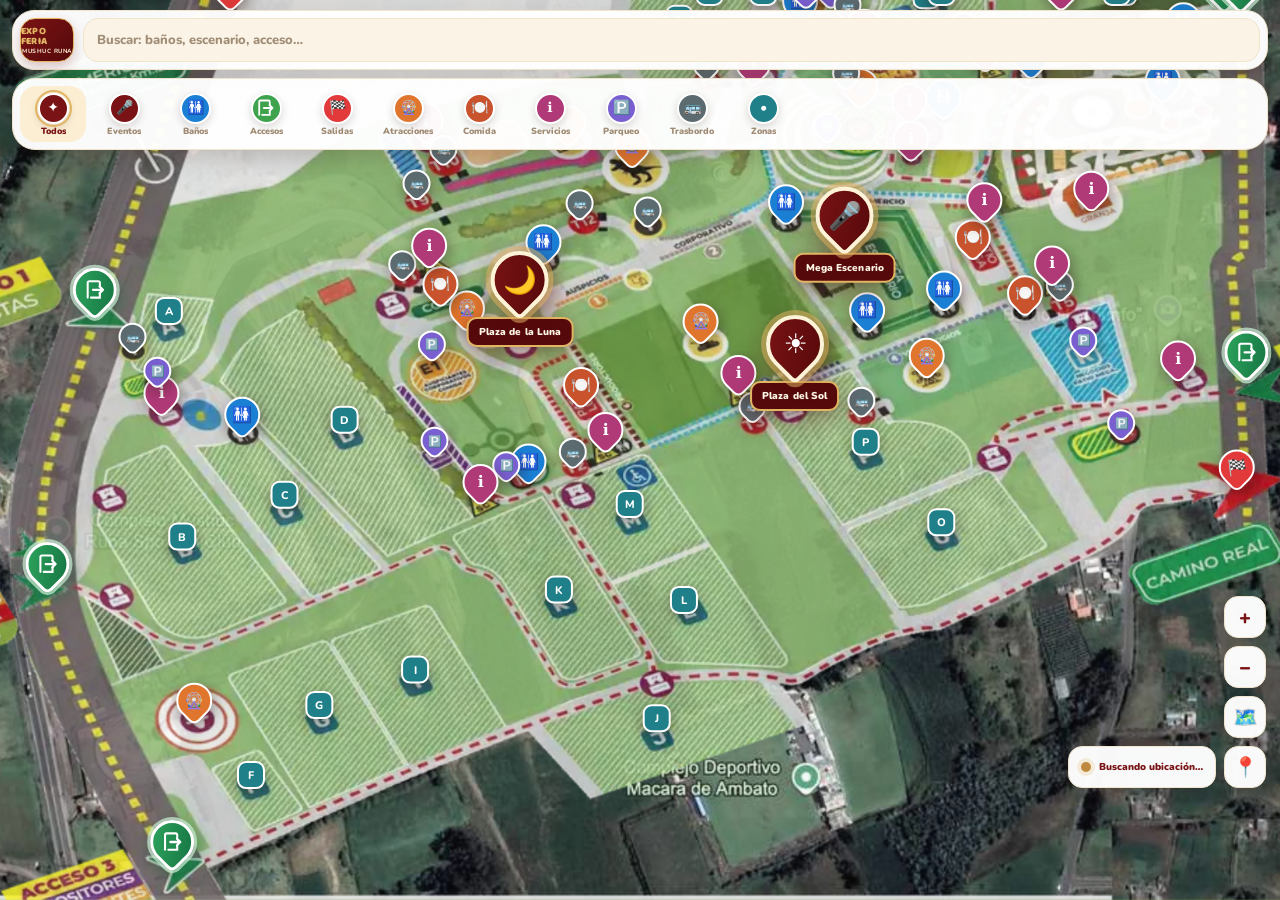
==== commit 41841454: "Rediseña app Mushuc Runa y mejora mapa interactivo" ====
--- a/assets/map/index.html
+++ b/assets/map/index.html
@@ -5,8 +5,9 @@
 
 <meta charset="utf-8">
 <title>Mapa Expo Feria Mushuc Runa</title>
+<link rel="icon" href="data:,">
 <meta name="viewport" content="width=device-width, initial-scale=1, maximum-scale=1, user-scalable=no">
-<link rel="stylesheet" href="https://fonts.googleapis.com/css2?family=Montserrat:wght@500;600;700;800&amp;display=swap" media="all" onload="this.media='all'">
+<link rel="stylesheet" href="https://fonts.googleapis.com/css2?family=Baloo+2:wght@600;700;800&amp;family=Nunito:wght@500;600;700;800;900&amp;display=swap" media="all" onload="this.media='all'">
 <style>
   :root{
     --bg:#0d1b1e; --panel:#12262b; --panel2:#183238; --line:#22454d;
@@ -94,6 +95,100 @@
   #exportBox button{font-family:inherit;font-weight:800;padding:10px;border-radius:10px;border:none;background:var(--teal);color:#08211e;cursor:pointer}
 </style>
 
+<style>
+  :root{
+    --bg:#94BD78;--panel:#FFFFFF;--panel2:#F5EDDC;--line:#F0E4CC;
+    --ink:#33201A;--ink2:#8A6F5E;--teal:#7A1315;--yellow:#E2B563;--red:#9A1B1E;
+    --wine:#7A1315;--wine-deep:#56090B;--gold:#E2B563;--gold-deep:#C08A3E;--ivory:#FAF3E6;
+  }
+  body{background:linear-gradient(160deg,#A8C98A 0%,#94BD78 45%,#7FAE66 100%);color:var(--ink);font-family:Nunito,system-ui,-apple-system,sans-serif}
+  #viewport{background:linear-gradient(160deg,#A8C98A 0%,#94BD78 45%,#7FAE66 100%)}
+  #world img{filter:saturate(.86) brightness(1.04) contrast(.94)}
+
+  header{top:10px;left:12px;right:12px;padding:0;background:none;filter:drop-shadow(0 8px 18px rgba(51,32,26,.18))}
+  header .row{gap:9px;background:rgba(255,255,255,.97);border:1.5px solid var(--line);border-radius:22px;padding:7px}
+  #brand{width:54px;height:44px;padding:0;border-radius:15px;background:linear-gradient(135deg,var(--wine),var(--wine-deep));color:var(--gold);display:flex;flex-direction:column;align-items:center;justify-content:center;font-family:'Baloo 2',Nunito,sans-serif;font-size:10px;line-height:1;box-shadow:0 5px 12px rgba(122,19,21,.24);border:1.5px solid var(--gold)}
+  #brand small{font-family:Nunito,sans-serif;font-size:6px;letter-spacing:.08em;margin-top:2px;color:#FFF3D7}
+  #search{height:44px;background:var(--ivory);border:1.5px solid var(--line);color:var(--ink);border-radius:15px;padding:10px 13px;font-family:Nunito,system-ui,sans-serif;font-size:13px;font-weight:800}
+  #search::placeholder{color:#A08C74}
+
+  #chips{top:78px;left:12px;right:12px;padding:7px;background:rgba(255,255,255,.97);border:1.5px solid var(--line);border-radius:23px;gap:5px;box-shadow:0 8px 20px rgba(51,32,26,.18)}
+  .chip{min-width:66px;min-height:56px;padding:5px 7px;gap:3px;flex-direction:column;justify-content:center;background:transparent!important;border:0;color:#A08C74;border-radius:16px;font-size:9px;font-weight:900;line-height:1}
+  .chip .sw{width:31px;height:31px;border:2px solid #FFF;border-radius:50%;display:flex;align-items:center;justify-content:center;color:#FFF;font-size:14px;box-shadow:0 3px 8px rgba(51,32,26,.18)}
+  .chip .sw svg{width:20px;height:20px;color:#FFF}
+  .chip.on{background:#FBEED3!important;color:var(--wine)}
+  .chip.on .sw{outline:2px solid var(--gold);outline-offset:1px}
+  .chip-label{max-width:62px;overflow:hidden;text-overflow:ellipsis;white-space:nowrap}
+
+  .pin{filter:drop-shadow(0 5px 7px rgba(51,32,26,.28))}
+  .pin .dot{width:36px;height:36px;border-radius:50% 50% 50% 7px;border:2.5px solid #FFF;transform:rotate(-45deg);font-size:16px;box-shadow:0 5px 12px rgba(51,32,26,.2)}
+  .pin .pin-icon{display:flex;align-items:center;justify-content:center;transform:rotate(45deg)}
+  .pin .pin-icon svg{width:23px;height:23px;color:#FFF}
+  .pin.small .dot{width:28px;height:28px;font-size:11px;border-width:2px}
+  .pin.zona .dot{border-radius:9px;transform:rotate(0)}
+  .pin.zona .pin-icon{transform:none}
+  .pin.sel .dot{outline:3px solid var(--gold);outline-offset:2px}
+  .pin .tag{margin-top:5px;padding:3px 8px;border-radius:10px;background:rgba(255,255,255,.96);color:var(--ink);font-size:9.5px;font-weight:900;box-shadow:0 3px 8px rgba(51,32,26,.16)}
+  .pin.sel .tag{background:var(--wine);color:var(--gold)}
+  .pin.venue{z-index:19;filter:drop-shadow(0 9px 13px rgba(86,9,11,.34))}
+  .pin.venue .dot{width:58px;height:58px;border-width:4px;border-color:#FFF3D7;background:linear-gradient(145deg,var(--wine),var(--wine-deep))!important;font-size:27px;box-shadow:0 0 0 5px rgba(226,181,99,.52),0 9px 18px rgba(86,9,11,.3)}
+  .pin.venue .tag{display:block;margin-top:8px;padding:6px 10px;border:2px solid var(--gold);background:var(--wine-deep);color:#FFF7E6;font-size:10px;letter-spacing:.1px}
+  .pin.venue.sel .dot{outline:4px solid #FFF;outline-offset:5px}
+  .pin.access{z-index:16;filter:drop-shadow(0 7px 10px rgba(19,97,58,.32))}
+  .pin.access .dot{width:44px;height:44px;border-width:3px;background:linear-gradient(145deg,#2EA65E,#157342)!important;box-shadow:0 0 0 3px rgba(205,239,215,.7),0 7px 14px rgba(19,97,58,.25)}
+  .pin.access .tag{border:1px solid #BFE7CA;background:#145B37;color:#FFF}
+
+  #me{z-index:18;filter:drop-shadow(0 5px 8px rgba(51,32,26,.28))}
+  #me::before{content:'Estás aquí';position:absolute;left:0;top:-50px;transform:translateX(-50%);background:var(--wine);border:2px solid var(--gold);color:#FFF;padding:6px 10px;border-radius:13px;font-size:10px;font-weight:900;line-height:1;white-space:nowrap}
+  #me::after{content:'';position:absolute;left:0;top:-21px;transform:translateX(-50%);border-left:7px solid transparent;border-right:7px solid transparent;border-top:9px solid var(--wine)}
+  #me .acc{background:rgba(226,181,99,.28);border:1px solid rgba(122,19,21,.5)}
+  #me .core{width:17px;height:17px;background:var(--gold);border:3px solid var(--wine);box-shadow:0 0 0 5px rgba(226,181,99,.28)}
+
+  .fabs{right:14px;bottom:112px;gap:8px}
+  .fab{width:42px;height:42px;border-radius:14px;background:rgba(255,255,255,.97);border:1.5px solid var(--line);color:var(--wine);font-family:Nunito,sans-serif;font-size:20px;font-weight:900;box-shadow:0 5px 12px rgba(51,32,26,.18)}
+  .fab.on{background:var(--wine);color:var(--gold);border-color:var(--gold)}
+  #gpsStatus{position:fixed;right:64px;bottom:112px;z-index:20;min-height:42px;display:flex;align-items:center;gap:8px;padding:8px 12px;background:rgba(255,255,255,.97);border:1.5px solid var(--line);border-radius:14px;color:var(--wine);font-size:10px;font-weight:900;box-shadow:0 5px 12px rgba(51,32,26,.18);pointer-events:none;white-space:nowrap}
+  #gpsStatus .signal{width:10px;height:10px;border-radius:50%;background:#C08A3E;box-shadow:0 0 0 4px rgba(226,181,99,.22)}
+  #gpsStatus[data-state="searching"] .signal{animation:gpsPulse 1.25s ease-in-out infinite}
+  #gpsStatus[data-state="located"]{background:#145B37;border-color:#BFE7CA;color:#FFF}
+  #gpsStatus[data-state="located"] .signal{background:#FFF;box-shadow:0 0 0 4px rgba(255,255,255,.2)}
+  #gpsStatus[data-state="denied"],#gpsStatus[data-state="outside"],#gpsStatus[data-state="error"]{color:#8A6F5E}
+  @keyframes gpsPulse{50%{opacity:.45;transform:scale(.72)}}
+
+  #ovlCtl{right:14px;bottom:76px;background:#FFF;border:1.5px solid var(--line);border-radius:15px;box-shadow:0 5px 12px rgba(51,32,26,.18)}
+  #ovlCtl label{color:var(--ink2);font-weight:900}
+  #ovlCtl input{accent-color:var(--wine)}
+
+  #card{left:16px;right:16px;bottom:14px;background:#FFF;border:1.5px solid var(--line);border-radius:24px;padding:15px 16px;box-shadow:0 14px 30px rgba(51,32,26,.24)}
+  #card h2{font-family:'Baloo 2',Nunito,sans-serif;color:var(--ink);font-size:18px;font-weight:800}
+  #card h2 .ic{width:42px;height:42px;border-radius:14px;font-size:18px;box-shadow:0 5px 12px rgba(51,32,26,.18)}
+  #card h2 .ic svg{width:25px;height:25px;color:#FFF}
+  #card .sub{color:var(--gold-deep);font-size:10px;font-weight:900;letter-spacing:.7px;text-transform:uppercase}
+  #card .dist{color:#2F6B2B;font-size:12px;font-weight:900}
+  #eventSchedule{display:none;margin-top:10px;padding:10px 12px;background:var(--ivory);border:1px solid var(--line);border-radius:16px}
+  #eventSchedule.open{display:block}
+  #eventSchedule .schedule-title{color:var(--wine);font-size:9px;font-weight:900;letter-spacing:1.2px}
+  #eventList{display:grid;gap:6px;margin-top:7px}
+  .event-row{display:grid;grid-template-columns:46px 1fr auto;gap:8px;align-items:center;color:var(--ink);font-size:11px;font-weight:800}
+  .event-time{color:var(--gold-deep);font-weight:900}
+  .event-status{padding:3px 6px;border-radius:8px;background:#E7F3DE;color:#2F6B2B;font-size:8px;font-weight:900;text-transform:uppercase}
+  #card button{border-radius:18px;font-family:Nunito,sans-serif;font-size:12px;padding:10px 12px}
+  #goBtn{background:var(--wine);color:#FFF;box-shadow:0 7px 14px rgba(122,19,21,.25)}
+  #closeBtn{background:#F5EDDC;color:var(--wine);border:0!important}
+  #toast{bottom:92px;background:var(--wine-deep);border:1.5px solid var(--gold);color:#FFF;border-radius:14px;font-family:Nunito,sans-serif;font-weight:800}
+
+  #editBar{top:148px;background:#FFF5DC;border:1.5px solid var(--gold);color:#7A4D0A;border-radius:14px}
+  #editBar button{border-color:var(--wine);color:var(--wine)}
+  #exportBox{background:#FFF;border:1.5px solid var(--line);border-radius:22px}
+  #exportBox textarea{background:var(--ivory);color:var(--ink);border-color:var(--line)}
+  #exportBox button{background:var(--wine);color:#FFF}
+
+  @media(max-width:520px){
+    #chips{right:8px;left:8px}.chip{min-width:61px}header{left:8px;right:8px}
+    #brand{width:50px}.pin .tag{font-size:8.5px}
+  }
+</style>
+
 
 <div id="viewport">
   <div id="world" style="transform: translate(-124.137px, 48.725px) scale(1.07225);">
@@ -113,13 +208,15 @@
     <input id="search" type="search" placeholder="Buscar: baños, escenario, acceso…" autocomplete="off">
   </div>
 </header>
-<div id="chips"><div class="chip on" data-k="bano" style="background: rgba(27, 127, 212, 0.2);"><span class="sw" style="background:#1b7fd4"></span>Baños</div><div class="chip on" data-k="acceso" style="background: rgba(63, 163, 77, 0.2);"><span class="sw" style="background:#3fa34d"></span>Accesos</div><div class="chip on" data-k="salida" style="background: rgba(226, 58, 58, 0.2);"><span class="sw" style="background:#e23a3a"></span>Salidas</div><div class="chip on" data-k="show" style="background: rgba(224, 118, 46, 0.2);"><span class="sw" style="background:#e0762e"></span>Shows</div><div class="chip on" data-k="comida" style="background: rgba(200, 83, 44, 0.2);"><span class="sw" style="background:#c8532c"></span>Comida</div><div class="chip on" data-k="servicio" style="background: rgba(176, 58, 120, 0.2);"><span class="sw" style="background:#b03a78"></span>Servicios</div><div class="chip" data-k="parqueo"><span class="sw" style="background:#7a5fd0"></span>Parqueo</div><div class="chip" data-k="trans"><span class="sw" style="background:#5c6b70"></span>Trasbordo</div><div class="chip on" data-k="zona" style="background: rgba(32, 128, 138, 0.2);"><span class="sw" style="background:#20808a"></span>Zonas</div></div>
-
+<div id="chips"></div>
+
+<div id="gpsStatus" data-state="searching" role="status" aria-live="polite"><span class="signal"></span><span id="gpsStatusText">Buscando ubicación…</span></div>
 <div class="fabs">
-  <div class="fab" id="layerFab" title="Capa ilustrada">🗺️</div>
+  <div class="fab" id="zoomInFab" title="Aumentar zoom">+</div>
+  <div class="fab" id="zoomOutFab" title="Reducir zoom">−</div>
+  <div class="fab" id="layerFab" title="Recentrar mapa">🗺️</div>
   <div class="fab" id="gpsFab" title="Mi ubicación">📍</div>
 </div>
-<div id="ovlCtl"><label>Mapa ilustrado</label><input id="ovlRange" type="range" min="0" max="100" value="85"></div>
 
 <div id="editBar">MODO AJUSTE: toca un pin y luego toca su ubicación correcta.
   <div class="ebtns"><button id="expBtn">Exportar</button><button id="resetBtn">Restaurar</button><button id="editOff">Salir</button></div>
@@ -130,26 +227,57 @@
   <h2><span class="ic" id="cIc"></span><span id="cName"></span></h2>
   <div class="sub" id="cCat"></div>
   <div class="dist" id="cDist"></div>
+  <div id="eventSchedule"><div class="schedule-title">PROGRAMACIÓN DE HOY</div><div id="eventList"></div></div>
   <div class="btns"><button id="goBtn">Cómo llegar</button><button id="closeBtn">Cerrar</button></div>
 </div>
 <div id="toast"></div>
 
+<script src="./map_filter.js"></script>
 <script>
 'use strict';
 /* ============ data ============ */
 const POIS=[{"id": 0, "cat": "bano", "name": "Baños 1", "x": 1131.1, "y": 21.8}, {"id": 1, "cat": "bano", "name": "Baños 2", "x": 1392.4, "y": 84.2}, {"id": 2, "cat": "bano", "name": "Baños 3", "x": 1293.3, "y": 130.2}, {"id": 3, "cat": "bano", "name": "Baños 4", "x": 1564.6, "y": 43.2}, {"id": 4, "cat": "bano", "name": "Baños 5", "x": 840.8, "y": 294.5}, {"id": 5, "cat": "bano", "name": "Baños 6", "x": 1115.2, "y": 249.2}, {"id": 6, "cat": "bano", "name": "Baños 7", "x": 1541.3, "y": 111.4}, {"id": 7, "cat": "bano", "name": "Baños 8", "x": 500.1, "y": 489.6}, {"id": 8, "cat": "bano", "name": "Baños 9", "x": 1206.9, "y": 371.3}, {"id": 9, "cat": "bano", "name": "Baños 10", "x": 1293.9, "y": 346.7}, {"id": 10, "cat": "bano", "name": "Baños 11", "x": 823.9, "y": 542.5}, {"id": 11, "cat": "acceso", "name": "Acceso 1 · Turistas", "x": 333.3, "y": 352.7}, {"id": 12, "cat": "acceso", "name": "Acceso 2 · Expositores/Auspiciantes/Patio Luna", "x": 279.8, "y": 662.9}, {"id": 13, "cat": "acceso", "name": "Acceso 3 · Expositores/Auspiciantes/Turistas", "x": 420.8, "y": 977.3}, {"id": 14, "cat": "acceso", "name": "Acceso 4 · Auspiciantes/Negocios/Patio Mega", "x": 1635.9, "y": 423.5}, {"id": 15, "cat": "acceso", "name": "Acceso 5 · Expositores/Turistas", "x": 1610.9, "y": 6.7}, {"id": 16, "cat": "acceso", "name": "Acceso 6 · Ingreso vehicular", "x": 1629.2, "y": 6.7}, {"id": 17, "cat": "salida", "name": "Salida 1", "x": 1625.0, "y": 549.2}, {"id": 18, "cat": "salida", "name": "Salida 2", "x": 486.6, "y": 6.7}, {"id": 19, "cat": "salida", "name": "Salida 3", "x": 1619.4, "y": 6.7}, {"id": 20, "cat": "show", "name": "Mega Escenario (conciertos)", "x": 1181.6, "y": 319.8}, {"id": 21, "cat": "show", "name": "Mushuc Park", "x": 1199.6, "y": 118.0}, {"id": 22, "cat": "show", "name": "Resbaladera Gigante", "x": 868.6, "y": 160.1}, {"id": 23, "cat": "show", "name": "Parque de Dinosaurios", "x": 941.1, "y": 184.8}, {"id": 24, "cat": "show", "name": "Juegos mecánicos", "x": 1274.3, "y": 422.7}, {"id": 25, "cat": "show", "name": "Show Militar", "x": 1018.5, "y": 384.0}, {"id": 26, "cat": "show", "name": "Shows cómicos", "x": 754.3, "y": 369.3}, {"id": 27, "cat": "show", "name": "Plaza de toros", "x": 445.8, "y": 812.9}, {"id": 28, "cat": "show", "name": "Plaza de la luna", "x": 814.2, "y": 392.4}, {"id": 29, "cat": "servicio", "name": "Granja", "x": 1460.4, "y": 233.9}, {"id": 30, "cat": "comida", "name": "Patio de comidas La Luna", "x": 883.3, "y": 455.9}, {"id": 31, "cat": "comida", "name": "Patio de comidas Megaescenario", "x": 1326.4, "y": 288.9}, {"id": 32, "cat": "comida", "name": "Cocina", "x": 724.3, "y": 341.9}, {"id": 33, "cat": "comida", "name": "Cerveza artesanal (zona 9)", "x": 1385.5, "y": 352.1}, {"id": 34, "cat": "servicio", "name": "Boletería 1", "x": 707.1, "y": 156.7}, {"id": 35, "cat": "servicio", "name": "Boletería 2", "x": 1078.2, "y": 91.8}, {"id": 36, "cat": "servicio", "name": "Boletería 3", "x": 1426.3, "y": 6.7}, {"id": 37, "cat": "servicio", "name": "Boletería 4", "x": 1558.6, "y": 426.0}, {"id": 38, "cat": "servicio", "name": "Boletería 5", "x": 408.7, "y": 465.3}, {"id": 39, "cat": "servicio", "name": "Oficina de ventas", "x": 1254.6, "y": 134.5}, {"id": 40, "cat": "servicio", "name": "Dispensario médico", "x": 1256.4, "y": 177.4}, {"id": 41, "cat": "servicio", "name": "Punto de hidratación", "x": 1339.5, "y": 246.8}, {"id": 42, "cat": "parqueo", "name": "Estacionamiento E1 · auspiciantes/corporativos", "x": 714.6, "y": 405.4}, {"id": 43, "cat": "parqueo", "name": "Estacionamiento E2 · expositores", "x": 717.6, "y": 514.3}, {"id": 44, "cat": "parqueo", "name": "Estacionamiento V · expositores", "x": 1278.4, "y": 6.7}, {"id": 45, "cat": "parqueo", "name": "Estacionamiento R · negocios y patio luna", "x": 1451.4, "y": 401.0}, {"id": 46, "cat": "parqueo", "name": "Est. logística I", "x": 404.0, "y": 435.3}, {"id": 47, "cat": "parqueo", "name": "Est. logística II", "x": 798.7, "y": 542.1}, {"id": 48, "cat": "parqueo", "name": "Est. logística III", "x": 1494.3, "y": 494.7}, {"id": 49, "cat": "parqueo", "name": "Est. logística IV", "x": 1161.7, "y": 158.8}, {"id": 50, "cat": "parqueo", "name": "Est. logística V", "x": 1165.8, "y": 6.7}, {"id": 51, "cat": "parqueo", "name": "Est. logística VI", "x": 1137.7, "y": 6.7}, {"id": 52, "cat": "trans", "name": "Estación de trasbordo", "x": 376.0, "y": 396.7}, {"id": 53, "cat": "trans", "name": "Estación de trasbordo", "x": 958.7, "y": 254.0}, {"id": 54, "cat": "trans", "name": "Parada T1", "x": 681.1, "y": 314.6}, {"id": 55, "cat": "trans", "name": "Parada T2", "x": 874.0, "y": 526.8}, {"id": 56, "cat": "trans", "name": "Parada T3", "x": 1077.3, "y": 475.2}, {"id": 57, "cat": "trans", "name": "Parada T4", "x": 1200.4, "y": 469.1}, {"id": 58, "cat": "trans", "name": "Parada T5", "x": 1424.9, "y": 337.9}, {"id": 59, "cat": "trans", "name": "Parada T6", "x": 1316.4, "y": 45.5}, {"id": 60, "cat": "trans", "name": "Parada T7", "x": 1184.7, "y": 21.5}, {"id": 61, "cat": "trans", "name": "Parada T8", "x": 1025.1, "y": 88.3}, {"id": 62, "cat": "trans", "name": "Parada T9", "x": 697.2, "y": 223.3}, {"id": 63, "cat": "trans", "name": "Parada T10", "x": 727.6, "y": 184.3}, {"id": 64, "cat": "trans", "name": "Parada T11", "x": 1183.2, "y": 98.8}, {"id": 65, "cat": "trans", "name": "Parada T12", "x": 881.7, "y": 245.8}, {"id": 66, "cat": "servicio", "name": "Escáner 1", "x": 1203.2, "y": 50.6}, {"id": 67, "cat": "servicio", "name": "Escáner 2", "x": 1340.7, "y": 76.3}, {"id": 68, "cat": "servicio", "name": "Escáner 3", "x": 711.5, "y": 298.2}, {"id": 69, "cat": "servicio", "name": "Escáner 4", "x": 1416.1, "y": 318.4}, {"id": 70, "cat": "servicio", "name": "Escáner 5", "x": 1061.3, "y": 442.3}, {"id": 71, "cat": "servicio", "name": "Escáner 6", "x": 910.9, "y": 506.7}, {"id": 72, "cat": "servicio", "name": "Escáner 7", "x": 769.6, "y": 565.6}, {"id": 73, "cat": "zona", "name": "Zona A", "x": 417.1, "y": 367.5}, {"id": 74, "cat": "zona", "name": "Zona B", "x": 432.2, "y": 622.7}, {"id": 75, "cat": "zona", "name": "Zona C", "x": 547.9, "y": 575.5}, {"id": 76, "cat": "zona", "name": "Zona D", "x": 615.9, "y": 490.5}, {"id": 77, "cat": "zona", "name": "Zona F", "x": 510.0, "y": 892.5}, {"id": 78, "cat": "zona", "name": "Zona G", "x": 587.3, "y": 813.3}, {"id": 79, "cat": "zona", "name": "Zona I", "x": 695.6, "y": 773.2}, {"id": 80, "cat": "zona", "name": "Zona J", "x": 968.9, "y": 828.3}, {"id": 81, "cat": "zona", "name": "Zona K", "x": 858.3, "y": 682.7}, {"id": 82, "cat": "zona", "name": "Zona L", "x": 999.7, "y": 694.4}, {"id": 83, "cat": "zona", "name": "Zona M", "x": 938.4, "y": 586.0}, {"id": 84, "cat": "zona", "name": "Zona O", "x": 1290.8, "y": 606.6}, {"id": 85, "cat": "zona", "name": "Zona P", "x": 1205.3, "y": 515.6}, {"id": 86, "cat": "zona", "name": "Zona S", "x": 994.4, "y": 37.1}, {"id": 87, "cat": "zona", "name": "Zona T", "x": 1028.6, "y": 6.7}, {"id": 88, "cat": "zona", "name": "Zona U", "x": 1274.1, "y": 10.4}, {"id": 89, "cat": "zona", "name": "Zona W", "x": 1089.4, "y": 6.7}, {"id": 90, "cat": "zona", "name": "Zona X", "x": 1291.1, "y": 6.7}, {"id": 91, "cat": "zona", "name": "Zona Y", "x": 1496.7, "y": 6.7}, {"id": 92, "cat": "zona", "name": "Zona Z", "x": 1489.1, "y": 6.7}];
+Object.assign(POIS.find((point)=>point.id===20),{
+  cat:'evento',name:'Mega Escenario',venue:'mega',icon:'🎤',
+  events:[
+    {time:'15:00',title:'Festival de danza intercultural',status:'Disponible'},
+    {time:'18:30',title:'Concierto nacional',status:'Principal'},
+    {time:'21:00',title:'Show de cierre',status:'Hoy'}
+  ]
+});
+Object.assign(POIS.find((point)=>point.id===28),{
+  cat:'evento',name:'Plaza de la Luna',venue:'luna',icon:'🌙',
+  events:[
+    {time:'11:00',title:'Cuentacuentos andinos',status:'Familiar'},
+    {time:'14:30',title:'Taller de artesanías',status:'Cupos'},
+    {time:'17:00',title:'Danza Salasaka',status:'Hoy'}
+  ]
+});
+POIS.push({
+  id:93,cat:'evento',name:'Plaza del Sol',x:1125,y:465,venue:'sol',icon:'☀️',
+  events:[
+    {time:'10:30',title:'Ceremonia del Inti',status:'Cultural'},
+    {time:'13:00',title:'Juegos tradicionales',status:'Familiar'},
+    {time:'16:00',title:'Música andina en vivo',status:'Hoy'}
+  ]
+});
+
 const CATS={
+  evento:{c:'#7A1315',i:'🎤',l:'Eventos'},
   bano:{c:'#1b7fd4',i:'🚻',l:'Baños'},
   acceso:{c:'#3fa34d',i:'➡️',l:'Accesos'},
   salida:{c:'#e23a3a',i:'🏁',l:'Salidas'},
-  show:{c:'#e0762e',i:'🎡',l:'Shows'},
+  show:{c:'#e0762e',i:'🎡',l:'Atracciones'},
   comida:{c:'#c8532c',i:'🍽️',l:'Comida'},
   servicio:{c:'#b03a78',i:'ℹ️',l:'Servicios'},
   parqueo:{c:'#7a5fd0',i:'🅿️',l:'Parqueo'},
   trans:{c:'#5c6b70',i:'🚌',l:'Trasbordo'},
   zona:{c:'#20808a',i:'',l:'Zonas'}
 };
-const DEFAULT_ON={bano:1,acceso:1,salida:1,show:1,comida:1,servicio:1,parqueo:0,trans:0,zona:1};
+const FILTERS=[
+  ['todos',{c:'#7A1315',i:'✦',l:'Todos'}],
+  ...Object.entries(CATS)
+];
 
 /* ============ georef (base px 1900x1018 <-> lat/lng) ============ */
 const GF={p:0.44185994261082073,q:0.03809624037398862,tx:-408.432125697813,ty:271.33543876584343,
@@ -167,25 +295,26 @@
 /* ============ map view ============ */
 const W=1900,H=1018;
 const vp=document.getElementById('viewport'), world=document.getElementById('world');
-let sc=1, tx=0, ty=0, minSc=0.2;
+const viewModel=new MapViewModel(W,H);
+let sc=1, tx=0, ty=0;
 function fit(){
-  const vw=innerWidth, vh=innerHeight;
-  sc=Math.max(vw/W, vh/H)*0.95; minSc=Math.min(vw/W,vh/H)*0.85;
-  tx=(vw-W*sc)/2; ty=(vh-H*sc)/2 + 20;
+  const fitted=viewModel.fit(innerWidth,innerHeight);
+  sc=fitted.scale;tx=fitted.x;ty=fitted.y;
 }
 function apply(){
   world.style.transform=`translate(${tx}px,${ty}px) scale(${sc})`;
   renderPins(); renderMe(); renderRoute();
 }
 function clampView(){
-  const vw=innerWidth, vh=innerHeight, m=80;
-  tx=Math.min(vw-m, Math.max(m-W*sc, tx));
-  ty=Math.min(vh-m, Math.max(m-H*sc, ty));
+  tx=viewModel.clamp(tx,W*sc,innerWidth);
+  ty=viewModel.clamp(ty,H*sc,innerHeight);
 }
 function zoomAt(px,py,f){
-  const ns=Math.min(8, Math.max(minSc, sc*f)); f=ns/sc;
+  const ns=viewModel.zoom(sc,f,innerWidth,innerHeight); f=ns/sc;
   tx=px-(px-tx)*f; ty=py-(py-ty)*f; sc=ns; clampView(); apply();
 }
+document.getElementById('zoomInFab').addEventListener('click',e=>{e.stopPropagation();zoomAt(innerWidth/2,innerHeight/2,1.25);});
+document.getElementById('zoomOutFab').addEventListener('click',e=>{e.stopPropagation();zoomAt(innerWidth/2,innerHeight/2,0.8);});
 
 /* pointer events: drag + pinch */
 const ptrs=new Map(); let lastMid=null,lastDist=0,moved=false;
@@ -207,27 +336,26 @@
   if(ptrs.size===0&&!moved&&editSel!==null){moveSelected(e.clientX,e.clientY);} }
 vp.addEventListener('pointerup',endPtr); vp.addEventListener('pointercancel',endPtr);
 vp.addEventListener('wheel',e=>{e.preventDefault();zoomAt(e.clientX,e.clientY,e.deltaY<0?1.15:0.87);},{passive:false});
-addEventListener('resize',()=>{apply();});
+addEventListener('resize',()=>{fit();apply();});
 
 /* ============ pins ============ */
 const pinsEl=document.getElementById('pins');
-const catState={...DEFAULT_ON};
-let filter='';
+const filterModel=new MapFilterModel();
 let selId=null;
 const pinDom=new Map();
 function buildPins(){
   pinsEl.innerHTML=''; pinDom.clear();
   for(const p of POIS){
     const c=CATS[p.cat]; const el=document.createElement('div');
-    el.className='pin'+(p.cat==='zona'?' zona small':'')+((p.cat==='trans'||p.cat==='parqueo')?' small':'');
-    el.innerHTML=`<div class="dot" style="background:${c.c}">${p.cat==='zona'?p.name.replace('Zona ',''):c.i}</div><div class="tag">${p.name}</div>`;
+    el.className='pin'+(p.cat==='zona'?' zona small':'')+((p.cat==='trans'||p.cat==='parqueo')?' small':'')+(p.venue?' venue':'')+(p.cat==='acceso'?' access':'');
+    const fallback=p.icon||(p.cat==='zona'?p.name.replace('Zona ',''):c.i);
+    el.innerHTML=`<div class="dot" style="background:${c.c}"><span class="pin-icon">${MapMarkerIcons.forCategory(p.cat,fallback)}</span></div><div class="tag">${p.name}</div>`;
     el.addEventListener('click',ev=>{ev.stopPropagation();onPin(p);});
     pinsEl.appendChild(el); pinDom.set(p.id,el);
   }
 }
 function pinVisible(p){
-  if(filter){return p.name.toLowerCase().includes(filter);}
-  return !!catState[p.cat];
+  return filterModel.matches(p);
 }
 function renderPins(){
   const showTags=sc>0.9;
@@ -238,7 +366,7 @@
     const x=p.x*sc+tx, y=p.y*sc+ty;
     if(x<-60||y<-60||x>innerWidth+60||y>innerHeight+60){el.style.display='none';continue;}
     el.style.transform=`translate(${x}px,${y}px) translate(-50%,-100%)`;
-    el.classList.toggle('showtag',showTags||p.id===selId);
+    el.classList.toggle('showtag',showTags||p.id===selId||!!p.venue);
     el.classList.toggle('sel',p.id===selId||p.id===editSel);
   }
 }
@@ -246,18 +374,25 @@
 /* ============ chips ============ */
 const chipsEl=document.getElementById('chips');
 chipsEl.innerHTML='';
-for(const k in CATS){
-  const c=CATS[k]; const el=document.createElement('div');
-  el.className='chip'+(catState[k]?' on':''); el.dataset.k=k;
-  el.innerHTML=`<span class="sw" style="background:${c.c}"></span>${c.l}`;
-  if(catState[k])el.style.background=c.c+'33';
-  el.addEventListener('click',()=>{catState[k]=catState[k]?0:1;
-    el.classList.toggle('on',!!catState[k]);
-    el.style.background=catState[k]?c.c+'33':'';
-    renderPins();});
-  chipsEl.appendChild(el);
-}
-document.getElementById('search').addEventListener('input',e=>{filter=e.target.value.trim().toLowerCase();renderPins();});
+const chipDom=new Map();
+function updateChips(){
+  for(const [key,el] of chipDom){
+    el.classList.toggle('on',filterModel.active===key);
+  }
+}
+for(const [k,c] of FILTERS){
+  const el=document.createElement('div');
+  el.className='chip'+(filterModel.active===k?' on':''); el.dataset.k=k;
+  el.innerHTML=`<span class="sw" style="background:${c.c}">${MapMarkerIcons.forCategory(k,c.i||'•')}</span><span class="chip-label">${c.l}</span>`;
+  el.addEventListener('click',()=>{
+    filterModel.select(k);updateChips();
+    card.classList.remove('open');selId=null;renderPins();
+  });
+  chipsEl.appendChild(el);chipDom.set(k,el);
+}
+document.getElementById('search').addEventListener('input',e=>{
+  filterModel.search=e.target.value.trim().toLowerCase();renderPins();
+});
 
 /* ============ card / routing ============ */
 const card=document.getElementById('card');
@@ -267,9 +402,18 @@
   selId=p.id; target=null; routeLine.style.display='none';
   const c=CATS[p.cat];
   document.getElementById('cIc').style.background=c.c;
-  document.getElementById('cIc').textContent=p.cat==='zona'?p.name.replace('Zona ',''):c.i;
+  const cardFallback=p.icon||(p.cat==='zona'?p.name.replace('Zona ',''):c.i);
+  document.getElementById('cIc').innerHTML=MapMarkerIcons.forCategory(p.cat,cardFallback);
   document.getElementById('cName').textContent=p.name;
   document.getElementById('cCat').textContent=c.l;
+  const schedule=document.getElementById('eventSchedule');
+  const eventList=document.getElementById('eventList');
+  if(p.events?.length){
+    eventList.innerHTML=p.events.map(event=>`<div class="event-row"><span class="event-time">${event.time}</span><span>${event.title}</span><span class="event-status">${event.status}</span></div>`).join('');
+    schedule.classList.add('open');
+  }else{
+    eventList.innerHTML='';schedule.classList.remove('open');
+  }
   updCardDist(p);
   card.classList.add('open'); renderPins();
 }
@@ -299,25 +443,37 @@
 /* ============ GPS ============ */
 const meEl=document.getElementById('me');
 const me={ok:false,x:0,y:0,acc:0,lat:0,lng:0};
+const locationStatusModel=new LocationStatusModel();
 let watchId=null;
+function setGPSState(state){
+  const view=locationStatusModel.view(state);
+  const status=document.getElementById('gpsStatus');
+  status.dataset.state=state;
+  document.getElementById('gpsStatusText').textContent=view.label;
+  document.getElementById('gpsFab').classList.toggle('on',view.active);
+  if(!view.markerVisible)meEl.style.display='none';
+}
 function startGPS(){
-  if(!navigator.geolocation){toast('Este dispositivo no tiene GPS disponible');return;}
+  if(!navigator.geolocation){setGPSState('error');toast('Este dispositivo no tiene GPS disponible');return;}
   if(watchId!==null)return;
-  document.getElementById('gpsFab').classList.add('on');
+  setGPSState('searching');
   watchId=navigator.geolocation.watchPosition(pos=>{
     me.lat=pos.coords.latitude; me.lng=pos.coords.longitude;
     const [bx,by]=ll2base(me.lat,me.lng);
     me.x=bx; me.y=by; me.acc=pos.coords.accuracy||0;
     const wasOff=!me.ok; me.ok=true;
-    meEl.style.display='block'; renderMe(); renderRoute();
+    setGPSState('located');meEl.style.display='block';renderMe();renderRoute();
     if(selId!==null){const p=POIS.find(q=>q.id===selId);if(p)updCardDist(p);}
     if(wasOff){
       if(bx<-300||by<-300||bx>W+300||by>H+300)toast('Estás fuera del complejo — el punto azul aparece al llegar');
       else centerOnMe();
     }
   },err=>{
-    toast(err.code===1?'Permiso de ubicación denegado. Actívalo en el navegador.':'No se pudo obtener tu ubicación');
-    document.getElementById('gpsFab').classList.remove('on'); watchId=null;
+    const msg=String(err&&err.message||'');
+    const state=err.code===1?'denied':(msg.toLowerCase().includes('fuera del recinto')?'outside':'error');
+    setGPSState(state);
+    toast(state==='denied'?'Permite la ubicación en Ajustes para mostrar dónde estás':state==='outside'?'Estás fuera del recinto':'No se pudo obtener tu ubicación');
+    watchId=null;
   },{enableHighAccuracy:true,maximumAge:3000,timeout:15000});
 }
 function centerOnMe(){
@@ -328,22 +484,23 @@
 function renderMe(){
   if(!me.ok)return;
   const x=me.x*sc+tx, y=me.y*sc+ty;
-  meEl.style.left='0';meEl.style.top='0';
+  meEl.style.left=x+'px';meEl.style.top=y+'px';
   const s=Math.hypot(GF.p,GF.q)/GF.F; // m per base px
   const r=Math.max(10,(me.acc/s)*sc);
   const core=meEl.querySelector('.core'),acc=meEl.querySelector('.acc');
-  core.style.left=x+'px';core.style.top=y+'px';
-  acc.style.left=x+'px';acc.style.top=y+'px';
+  core.style.left='0';core.style.top='0';
+  acc.style.left='0';acc.style.top='0';
   acc.style.width=(r*2)+'px';acc.style.height=(r*2)+'px';
 }
 document.getElementById('gpsFab').addEventListener('click',()=>{
   if(me.ok){centerOnMe();}else{startGPS();toast('Buscando tu ubicación…');}
 });
 
-/* ============ overlay control ============ */
-const ovl=document.getElementById('ovl'), ovlCtl=document.getElementById('ovlCtl');
-document.getElementById('layerFab').addEventListener('click',()=>{ovlCtl.classList.toggle('open');});
-document.getElementById('ovlRange').addEventListener('input',e=>{ovl.style.opacity=e.target.value/100;});
+/* ============ recenter illustrated map ============ */
+const ovl=document.getElementById('ovl');
+document.getElementById('layerFab').addEventListener('click',()=>{
+  fit();ovl.style.opacity=.88;apply();toast('Mapa centrado');
+});
 
 /* ============ edit mode (long-press on brand) ============ */
 let editMode=false, editSel=null, pressT=null;
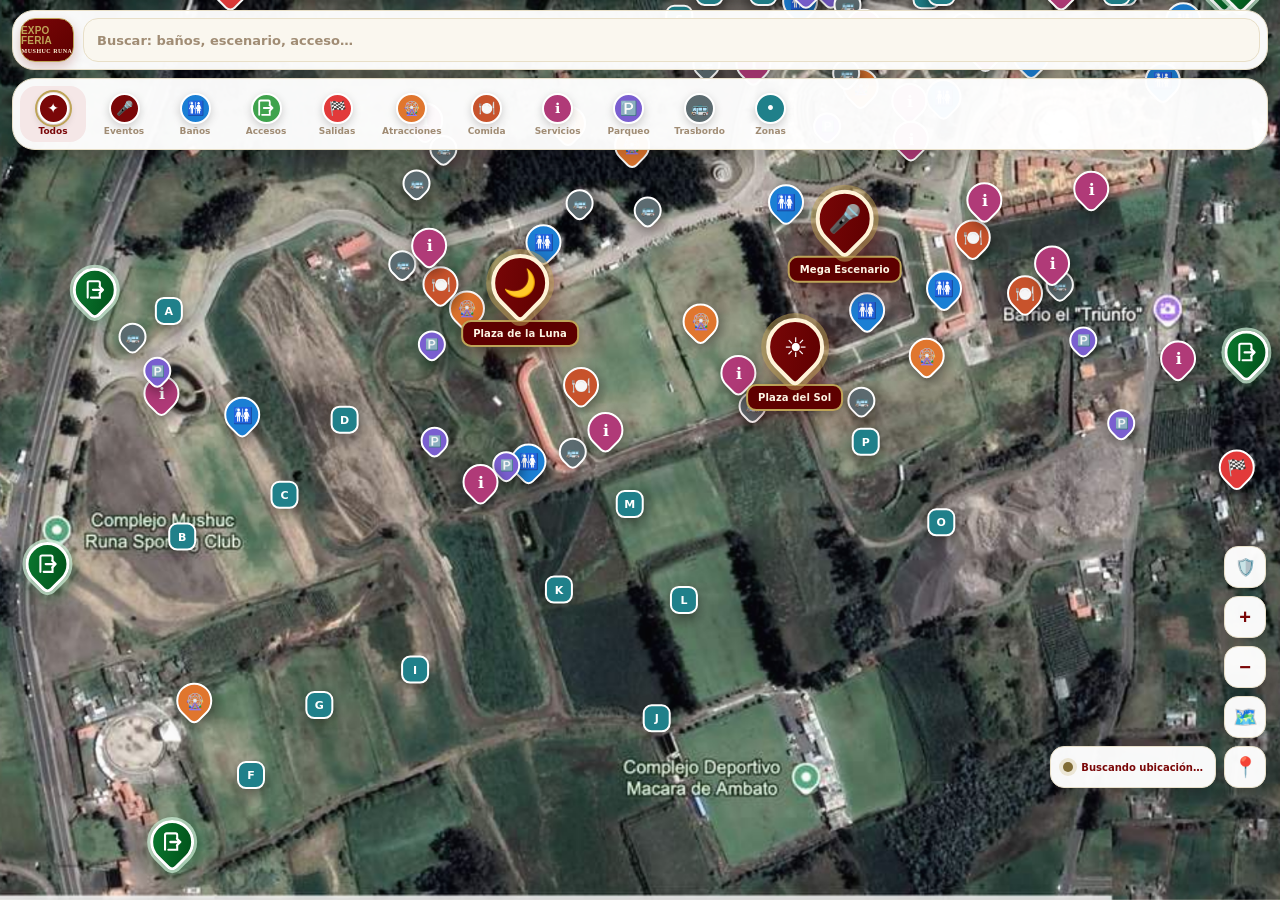
==== commit 842bdf02: "Completa experiencia Mushuc Runa y editor administrativo" ====
--- a/assets/map/index.html
+++ b/assets/map/index.html
@@ -7,7 +7,6 @@
 <title>Mapa Expo Feria Mushuc Runa</title>
 <link rel="icon" href="data:,">
 <meta name="viewport" content="width=device-width, initial-scale=1, maximum-scale=1, user-scalable=no">
-<link rel="stylesheet" href="https://fonts.googleapis.com/css2?family=Baloo+2:wght@600;700;800&amp;family=Nunito:wght@500;600;700;800;900&amp;display=swap" media="all" onload="this.media='all'">
 <style>
   :root{
     --bg:#0d1b1e; --panel:#12262b; --panel2:#183238; --line:#22454d;
@@ -19,7 +18,7 @@
   #viewport{position:fixed;inset:0;overflow:hidden;background:#0a1416}
   #world{position:absolute;left:0;top:0;transform-origin:0 0;will-change:transform}
   #world img{position:absolute;left:0;top:0;display:block;max-width:none!important;width:1900px;height:1018px;pointer-events:none;user-select:none;-webkit-user-drag:none}
-  #ovl{transition:opacity .2s}
+  #ovl{display:none!important;transition:opacity .2s}
   #routeSvg{position:absolute;left:0;top:0;pointer-events:none;overflow:visible}
 
   /* markers live in screen space */
@@ -97,84 +96,86 @@
 
 <style>
   :root{
-    --bg:#94BD78;--panel:#FFFFFF;--panel2:#F5EDDC;--line:#F0E4CC;
-    --ink:#33201A;--ink2:#8A6F5E;--teal:#7A1315;--yellow:#E2B563;--red:#9A1B1E;
-    --wine:#7A1315;--wine-deep:#56090B;--gold:#E2B563;--gold-deep:#C08A3E;--ivory:#FAF3E6;
+    --brand-wine:#7A0708;--brand-wine-deep:#5E0000;--brand-green:#004F18;
+    --brand-gold:#BEA458;--brand-ink:#0A0203;--brand-wine-soft:#F5E7E7;
+    --bg:#F7F5EF;--panel:#FFFFFF;--panel2:#F4EDD9;--line:#E8DFC8;
+    --ink:var(--brand-ink);--ink2:#706467;--teal:var(--brand-wine);--yellow:var(--brand-gold);--red:var(--brand-wine-deep);
+    --wine:var(--brand-wine);--wine-deep:var(--brand-wine-deep);--gold:var(--brand-gold);--gold-deep:#806C36;--ivory:#FAF7EF;
   }
-  body{background:linear-gradient(160deg,#A8C98A 0%,#94BD78 45%,#7FAE66 100%);color:var(--ink);font-family:Nunito,system-ui,-apple-system,sans-serif}
-  #viewport{background:linear-gradient(160deg,#A8C98A 0%,#94BD78 45%,#7FAE66 100%)}
-  #world img{filter:saturate(.86) brightness(1.04) contrast(.94)}
-
-  header{top:10px;left:12px;right:12px;padding:0;background:none;filter:drop-shadow(0 8px 18px rgba(51,32,26,.18))}
+  body{background:linear-gradient(160deg,#FCFAF5 0%,#F7F5EF 48%,#EFEADC 100%);color:var(--ink);font-family:Nunito,system-ui,-apple-system,sans-serif}
+  #viewport{background:linear-gradient(160deg,#FCFAF5 0%,#F7F5EF 48%,#EFEADC 100%)}
+  #world img{filter:saturate(.92) brightness(1.04) contrast(.96)}
+
+  header{top:10px;left:12px;right:12px;padding:0;background:none;filter:drop-shadow(0 8px 18px rgba(10,2,3,.18))}
   header .row{gap:9px;background:rgba(255,255,255,.97);border:1.5px solid var(--line);border-radius:22px;padding:7px}
-  #brand{width:54px;height:44px;padding:0;border-radius:15px;background:linear-gradient(135deg,var(--wine),var(--wine-deep));color:var(--gold);display:flex;flex-direction:column;align-items:center;justify-content:center;font-family:'Baloo 2',Nunito,sans-serif;font-size:10px;line-height:1;box-shadow:0 5px 12px rgba(122,19,21,.24);border:1.5px solid var(--gold)}
-  #brand small{font-family:Nunito,sans-serif;font-size:6px;letter-spacing:.08em;margin-top:2px;color:#FFF3D7}
+  #brand{width:54px;height:44px;padding:0;border-radius:15px;background:linear-gradient(135deg,var(--wine),var(--wine-deep));color:var(--gold);display:flex;flex-direction:column;align-items:center;justify-content:center;font-family:'Baloo 2',Nunito,sans-serif;font-size:10px;line-height:1;box-shadow:0 5px 12px rgba(122,7,8,.24);border:1.5px solid var(--gold)}
+  #brand small{font-family:Georgia,'Times New Roman',serif;font-size:6px;letter-spacing:.08em;margin-top:2px;color:#FFF3D7}
   #search{height:44px;background:var(--ivory);border:1.5px solid var(--line);color:var(--ink);border-radius:15px;padding:10px 13px;font-family:Nunito,system-ui,sans-serif;font-size:13px;font-weight:800}
   #search::placeholder{color:#A08C74}
 
-  #chips{top:78px;left:12px;right:12px;padding:7px;background:rgba(255,255,255,.97);border:1.5px solid var(--line);border-radius:23px;gap:5px;box-shadow:0 8px 20px rgba(51,32,26,.18)}
+  #chips{top:78px;left:12px;right:12px;padding:7px;background:rgba(255,255,255,.97);border:1.5px solid var(--line);border-radius:23px;gap:5px;box-shadow:0 8px 20px rgba(10,2,3,.18)}
   .chip{min-width:66px;min-height:56px;padding:5px 7px;gap:3px;flex-direction:column;justify-content:center;background:transparent!important;border:0;color:#A08C74;border-radius:16px;font-size:9px;font-weight:900;line-height:1}
-  .chip .sw{width:31px;height:31px;border:2px solid #FFF;border-radius:50%;display:flex;align-items:center;justify-content:center;color:#FFF;font-size:14px;box-shadow:0 3px 8px rgba(51,32,26,.18)}
+  .chip .sw{width:31px;height:31px;border:2px solid #FFF;border-radius:50%;display:flex;align-items:center;justify-content:center;color:#FFF;font-size:14px;box-shadow:0 3px 8px rgba(10,2,3,.18)}
   .chip .sw svg{width:20px;height:20px;color:#FFF}
-  .chip.on{background:#FBEED3!important;color:var(--wine)}
+  .chip.on{background:var(--brand-wine-soft)!important;color:var(--wine)}
   .chip.on .sw{outline:2px solid var(--gold);outline-offset:1px}
   .chip-label{max-width:62px;overflow:hidden;text-overflow:ellipsis;white-space:nowrap}
 
-  .pin{filter:drop-shadow(0 5px 7px rgba(51,32,26,.28))}
-  .pin .dot{width:36px;height:36px;border-radius:50% 50% 50% 7px;border:2.5px solid #FFF;transform:rotate(-45deg);font-size:16px;box-shadow:0 5px 12px rgba(51,32,26,.2)}
+  .pin{filter:drop-shadow(0 5px 7px rgba(10,2,3,.28))}
+  .pin .dot{width:36px;height:36px;border-radius:50% 50% 50% 7px;border:2.5px solid #FFF;transform:rotate(-45deg);font-size:16px;box-shadow:0 5px 12px rgba(10,2,3,.2)}
   .pin .pin-icon{display:flex;align-items:center;justify-content:center;transform:rotate(45deg)}
   .pin .pin-icon svg{width:23px;height:23px;color:#FFF}
   .pin.small .dot{width:28px;height:28px;font-size:11px;border-width:2px}
   .pin.zona .dot{border-radius:9px;transform:rotate(0)}
   .pin.zona .pin-icon{transform:none}
   .pin.sel .dot{outline:3px solid var(--gold);outline-offset:2px}
-  .pin .tag{margin-top:5px;padding:3px 8px;border-radius:10px;background:rgba(255,255,255,.96);color:var(--ink);font-size:9.5px;font-weight:900;box-shadow:0 3px 8px rgba(51,32,26,.16)}
+  .pin .tag{margin-top:5px;padding:3px 8px;border-radius:10px;background:rgba(255,255,255,.96);color:var(--ink);font-size:9.5px;font-weight:900;box-shadow:0 3px 8px rgba(10,2,3,.16)}
   .pin.sel .tag{background:var(--wine);color:var(--gold)}
-  .pin.venue{z-index:19;filter:drop-shadow(0 9px 13px rgba(86,9,11,.34))}
-  .pin.venue .dot{width:58px;height:58px;border-width:4px;border-color:#FFF3D7;background:linear-gradient(145deg,var(--wine),var(--wine-deep))!important;font-size:27px;box-shadow:0 0 0 5px rgba(226,181,99,.52),0 9px 18px rgba(86,9,11,.3)}
+  .pin.venue{z-index:19;filter:drop-shadow(0 9px 13px rgba(94,0,0,.34))}
+  .pin.venue .dot{width:58px;height:58px;border-width:4px;border-color:#FFF3D7;background:linear-gradient(145deg,var(--wine),var(--wine-deep))!important;font-size:27px;box-shadow:0 0 0 5px rgba(190,164,88,.52),0 9px 18px rgba(94,0,0,.3)}
   .pin.venue .tag{display:block;margin-top:8px;padding:6px 10px;border:2px solid var(--gold);background:var(--wine-deep);color:#FFF7E6;font-size:10px;letter-spacing:.1px}
   .pin.venue.sel .dot{outline:4px solid #FFF;outline-offset:5px}
   .pin.access{z-index:16;filter:drop-shadow(0 7px 10px rgba(19,97,58,.32))}
-  .pin.access .dot{width:44px;height:44px;border-width:3px;background:linear-gradient(145deg,#2EA65E,#157342)!important;box-shadow:0 0 0 3px rgba(205,239,215,.7),0 7px 14px rgba(19,97,58,.25)}
-  .pin.access .tag{border:1px solid #BFE7CA;background:#145B37;color:#FFF}
-
-  #me{z-index:18;filter:drop-shadow(0 5px 8px rgba(51,32,26,.28))}
+  .pin.access .dot{width:44px;height:44px;border-width:3px;background:linear-gradient(145deg,#0B7A31,var(--brand-green))!important;box-shadow:0 0 0 3px rgba(205,239,215,.7),0 7px 14px rgba(0,79,24,.25)}
+  .pin.access .tag{border:1px solid #BFE7CA;background:var(--brand-green);color:#FFF}
+
+  #me{z-index:18;filter:drop-shadow(0 5px 8px rgba(10,2,3,.28))}
   #me::before{content:'Estás aquí';position:absolute;left:0;top:-50px;transform:translateX(-50%);background:var(--wine);border:2px solid var(--gold);color:#FFF;padding:6px 10px;border-radius:13px;font-size:10px;font-weight:900;line-height:1;white-space:nowrap}
   #me::after{content:'';position:absolute;left:0;top:-21px;transform:translateX(-50%);border-left:7px solid transparent;border-right:7px solid transparent;border-top:9px solid var(--wine)}
-  #me .acc{background:rgba(226,181,99,.28);border:1px solid rgba(122,19,21,.5)}
-  #me .core{width:17px;height:17px;background:var(--gold);border:3px solid var(--wine);box-shadow:0 0 0 5px rgba(226,181,99,.28)}
+  #me .acc{background:rgba(190,164,88,.28);border:1px solid rgba(122,7,8,.5)}
+  #me .core{width:17px;height:17px;background:var(--gold);border:3px solid var(--wine);box-shadow:0 0 0 5px rgba(190,164,88,.28)}
 
   .fabs{right:14px;bottom:112px;gap:8px}
-  .fab{width:42px;height:42px;border-radius:14px;background:rgba(255,255,255,.97);border:1.5px solid var(--line);color:var(--wine);font-family:Nunito,sans-serif;font-size:20px;font-weight:900;box-shadow:0 5px 12px rgba(51,32,26,.18)}
+  .fab{width:42px;height:42px;border-radius:14px;background:rgba(255,255,255,.97);border:1.5px solid var(--line);color:var(--wine);font-family:Nunito,sans-serif;font-size:20px;font-weight:900;box-shadow:0 5px 12px rgba(10,2,3,.18)}
   .fab.on{background:var(--wine);color:var(--gold);border-color:var(--gold)}
-  #gpsStatus{position:fixed;right:64px;bottom:112px;z-index:20;min-height:42px;display:flex;align-items:center;gap:8px;padding:8px 12px;background:rgba(255,255,255,.97);border:1.5px solid var(--line);border-radius:14px;color:var(--wine);font-size:10px;font-weight:900;box-shadow:0 5px 12px rgba(51,32,26,.18);pointer-events:none;white-space:nowrap}
-  #gpsStatus .signal{width:10px;height:10px;border-radius:50%;background:#C08A3E;box-shadow:0 0 0 4px rgba(226,181,99,.22)}
+  #gpsStatus{position:fixed;right:64px;bottom:112px;z-index:20;min-height:42px;display:flex;align-items:center;gap:8px;padding:8px 12px;background:rgba(255,255,255,.97);border:1.5px solid var(--line);border-radius:14px;color:var(--wine);font-size:10px;font-weight:900;box-shadow:0 5px 12px rgba(10,2,3,.18);pointer-events:none;white-space:nowrap}
+  #gpsStatus .signal{width:10px;height:10px;border-radius:50%;background:var(--gold-deep);box-shadow:0 0 0 4px rgba(190,164,88,.22)}
   #gpsStatus[data-state="searching"] .signal{animation:gpsPulse 1.25s ease-in-out infinite}
-  #gpsStatus[data-state="located"]{background:#145B37;border-color:#BFE7CA;color:#FFF}
+  #gpsStatus[data-state="located"]{background:var(--brand-green);border-color:#BFE7CA;color:#FFF}
   #gpsStatus[data-state="located"] .signal{background:#FFF;box-shadow:0 0 0 4px rgba(255,255,255,.2)}
-  #gpsStatus[data-state="denied"],#gpsStatus[data-state="outside"],#gpsStatus[data-state="error"]{color:#8A6F5E}
+  #gpsStatus[data-state="denied"],#gpsStatus[data-state="outside"],#gpsStatus[data-state="error"]{color:var(--ink2)}
   @keyframes gpsPulse{50%{opacity:.45;transform:scale(.72)}}
 
-  #ovlCtl{right:14px;bottom:76px;background:#FFF;border:1.5px solid var(--line);border-radius:15px;box-shadow:0 5px 12px rgba(51,32,26,.18)}
+  #ovlCtl{right:14px;bottom:76px;background:#FFF;border:1.5px solid var(--line);border-radius:15px;box-shadow:0 5px 12px rgba(10,2,3,.18)}
   #ovlCtl label{color:var(--ink2);font-weight:900}
   #ovlCtl input{accent-color:var(--wine)}
 
-  #card{left:16px;right:16px;bottom:14px;background:#FFF;border:1.5px solid var(--line);border-radius:24px;padding:15px 16px;box-shadow:0 14px 30px rgba(51,32,26,.24)}
+  #card{left:16px;right:16px;bottom:14px;background:#FFF;border:1.5px solid var(--line);border-radius:24px;padding:15px 16px;box-shadow:0 14px 30px rgba(10,2,3,.24)}
   #card h2{font-family:'Baloo 2',Nunito,sans-serif;color:var(--ink);font-size:18px;font-weight:800}
-  #card h2 .ic{width:42px;height:42px;border-radius:14px;font-size:18px;box-shadow:0 5px 12px rgba(51,32,26,.18)}
+  #card h2 .ic{width:42px;height:42px;border-radius:14px;font-size:18px;box-shadow:0 5px 12px rgba(10,2,3,.18)}
   #card h2 .ic svg{width:25px;height:25px;color:#FFF}
   #card .sub{color:var(--gold-deep);font-size:10px;font-weight:900;letter-spacing:.7px;text-transform:uppercase}
-  #card .dist{color:#2F6B2B;font-size:12px;font-weight:900}
+  #card .dist{color:var(--brand-green);font-size:12px;font-weight:900}
   #eventSchedule{display:none;margin-top:10px;padding:10px 12px;background:var(--ivory);border:1px solid var(--line);border-radius:16px}
   #eventSchedule.open{display:block}
   #eventSchedule .schedule-title{color:var(--wine);font-size:9px;font-weight:900;letter-spacing:1.2px}
   #eventList{display:grid;gap:6px;margin-top:7px}
   .event-row{display:grid;grid-template-columns:46px 1fr auto;gap:8px;align-items:center;color:var(--ink);font-size:11px;font-weight:800}
   .event-time{color:var(--gold-deep);font-weight:900}
-  .event-status{padding:3px 6px;border-radius:8px;background:#E7F3DE;color:#2F6B2B;font-size:8px;font-weight:900;text-transform:uppercase}
+  .event-status{padding:3px 6px;border-radius:8px;background:#E2EEE5;color:var(--brand-green);font-size:8px;font-weight:900;text-transform:uppercase}
   #card button{border-radius:18px;font-family:Nunito,sans-serif;font-size:12px;padding:10px 12px}
-  #goBtn{background:var(--wine);color:#FFF;box-shadow:0 7px 14px rgba(122,19,21,.25)}
-  #closeBtn{background:#F5EDDC;color:var(--wine);border:0!important}
+  #goBtn{background:var(--wine);color:#FFF;box-shadow:0 7px 14px rgba(122,7,8,.25)}
+  #closeBtn{background:var(--panel2);color:var(--wine);border:0!important}
   #toast{bottom:92px;background:var(--wine-deep);border:1.5px solid var(--gold);color:#FFF;border-radius:14px;font-family:Nunito,sans-serif;font-weight:800}
 
   #editBar{top:148px;background:#FFF5DC;border:1.5px solid var(--gold);color:#7A4D0A;border-radius:14px}
@@ -188,6 +189,7 @@
     #brand{width:50px}.pin .tag{font-size:8.5px}
   }
 </style>
+<link rel="stylesheet" href="./admin_editor.css">
 
 
 <div id="viewport">
@@ -199,7 +201,7 @@
     </svg>
   </div>
 </div>
-<div id="pins"><div class="pin showtag" style="transform: translate(1088.68px, 72.1px) translate(-50%, -100%);"><div class="dot" style="background:#1b7fd4">🚻</div><div class="tag">Baños 1</div></div><div class="pin showtag" style="transform: translate(1368.86px, 139.008px) translate(-50%, -100%);"><div class="dot" style="background:#1b7fd4">🚻</div><div class="tag">Baños 2</div></div><div class="pin showtag" style="transform: translate(1262.6px, 188.332px) translate(-50%, -100%);"><div class="dot" style="background:#1b7fd4">🚻</div><div class="tag">Baños 3</div></div><div class="pin showtag" style="transform: translate(1553.5px, 95.0462px) translate(-50%, -100%);"><div class="dot" style="background:#1b7fd4">🚻</div><div class="tag">Baños 4</div></div><div class="pin showtag" style="transform: translate(777.41px, 364.502px) translate(-50%, -100%);"><div class="dot" style="background:#1b7fd4">🚻</div><div class="tag">Baños 5</div></div><div class="pin showtag" style="transform: translate(1071.64px, 315.93px) translate(-50%, -100%);"><div class="dot" style="background:#1b7fd4">🚻</div><div class="tag">Baños 6</div></div><div class="pin showtag" style="transform: translate(1528.52px, 168.174px) translate(-50%, -100%);"><div class="dot" style="background:#1b7fd4">🚻</div><div class="tag">Baños 7</div></div><div class="pin showtag" style="transform: translate(412.095px, 573.698px) translate(-50%, -100%);"><div class="dot" style="background:#1b7fd4">🚻</div><div class="tag">Baños 8</div></div><div class="pin showtag" style="transform: translate(1169.96px, 446.851px) translate(-50%, -100%);"><div class="dot" style="background:#1b7fd4">🚻</div><div class="tag">Baños 9</div></div><div class="pin showtag" style="transform: translate(1263.25px, 420.474px) translate(-50%, -100%);"><div class="dot" style="background:#1b7fd4">🚻</div><div class="tag">Baños 10</div></div><div class="pin showtag" style="transform: translate(759.289px, 630.42px) translate(-50%, -100%);"><div class="dot" style="background:#1b7fd4">🚻</div><div class="tag">Baños 11</div></div><div class="pin showtag" style="transform: translate(233.244px, 426.907px) translate(-50%, -100%);"><div class="dot" style="background:#3fa34d">➡️</div><div class="tag">Acceso 1 · Turistas</div></div><div class="pin showtag" style="transform: translate(175.878px, 759.519px) translate(-50%, -100%);"><div class="dot" style="background:#3fa34d">➡️</div><div class="tag">Acceso 2 · Expositores/Auspiciantes/Patio Luna</div></div><div class="pin showtag" style="transform: translate(327.066px, 1096.63px) translate(-50%, -100%);"><div class="dot" style="background:#3fa34d">➡️</div><div class="tag">Acceso 3 · Expositores/Auspiciantes/Turistas</div></div><div class="pin showtag" style="transform: translate(1629.96px, 502.823px) translate(-50%, -100%);"><div class="dot" style="background:#3fa34d">➡️</div><div class="tag">Acceso 4 · Auspiciantes/Negocios/Patio Mega</div></div><div class="pin showtag" style="transform: translate(1603.15px, 55.9091px) translate(-50%, -100%);"><div class="dot" style="background:#3fa34d">➡️</div><div class="tag">Acceso 5 · Expositores/Turistas</div></div><div class="pin showtag" style="transform: translate(1622.77px, 55.9091px) translate(-50%, -100%);"><div class="dot" style="background:#3fa34d">➡️</div><div class="tag">Acceso 6 · Ingreso vehicular</div></div><div class="pin showtag" style="transform: translate(1618.27px, 637.604px) translate(-50%, -100%);"><div class="dot" style="background:#e23a3a">🏁</div><div class="tag">Salida 1</div></div><div class="pin showtag" style="transform: translate(397.62px, 55.9091px) translate(-50%, -100%);"><div class="dot" style="background:#e23a3a">🏁</div><div class="tag">Salida 2</div></div><div class="pin showtag" style="transform: translate(1612.26px, 55.9091px) translate(-50%, -100%);"><div class="dot" style="background:#e23a3a">🏁</div><div class="tag">Salida 3</div></div><div class="pin showtag" style="transform: translate(1142.83px, 391.63px) translate(-50%, -100%);"><div class="dot" style="background:#e0762e">🎡</div><div class="tag">Mega Escenario (conciertos)</div></div><div class="pin showtag" style="transform: translate(1162.13px, 175.25px) translate(-50%, -100%);"><div class="dot" style="background:#e0762e">🎡</div><div class="tag">Mushuc Park</div></div><div class="pin showtag" style="transform: translate(807.219px, 220.392px) translate(-50%, -100%);"><div class="dot" style="background:#e0762e">🎡</div><div class="tag">Resbaladera Gigante</div></div><div class="pin showtag" style="transform: translate(884.957px, 246.877px) translate(-50%, -100%);"><div class="dot" style="background:#e0762e">🎡</div><div class="tag">Parque de Dinosaurios</div></div><div class="pin showtag" style="transform: translate(1242.23px, 501.965px) translate(-50%, -100%);"><div class="dot" style="background:#e0762e">🎡</div><div class="tag">Juegos mecánicos</div></div><div class="pin showtag" style="transform: translate(967.949px, 460.469px) translate(-50%, -100%);"><div class="dot" style="background:#e0762e">🎡</div><div class="tag">Show Militar</div></div><div class="pin showtag" style="transform: translate(684.661px, 444.707px) translate(-50%, -100%);"><div class="dot" style="background:#e0762e">🎡</div><div class="tag">Shows cómicos</div></div><div class="pin showtag" style="transform: translate(353.872px, 920.357px) translate(-50%, -100%);"><div class="dot" style="background:#e0762e">🎡</div><div class="tag">Plaza de toros</div></div><div class="pin showtag" style="transform: translate(748.889px, 469.476px) translate(-50%, -100%);"><div class="dot" style="background:#e0762e">🎡</div><div class="tag">Plaza de la luna</div></div><div class="pin showtag" style="transform: translate(1441.78px, 299.524px) translate(-50%, -100%);"><div class="dot" style="background:#b03a78">ℹ️</div><div class="tag">Granja</div></div><div class="pin showtag" style="transform: translate(822.981px, 537.564px) translate(-50%, -100%);"><div class="dot" style="background:#c8532c">🍽️</div><div class="tag">Patio de comidas La Luna</div></div><div class="pin showtag" style="transform: translate(1298.09px, 358.498px) translate(-50%, -100%);"><div class="dot" style="background:#c8532c">🍽️</div><div class="tag">Patio de comidas Megaescenario</div></div><div class="pin showtag" style="transform: translate(652.493px, 415.327px) translate(-50%, -100%);"><div class="dot" style="background:#c8532c">🍽️</div><div class="tag">Cocina</div></div><div class="pin showtag" style="transform: translate(1361.46px, 426.264px) translate(-50%, -100%);"><div class="dot" style="background:#c8532c">🍽️</div><div class="tag">Cerveza artesanal (zona 9)</div></div><div class="pin showtag" style="transform: translate(634.051px, 216.746px) translate(-50%, -100%);"><div class="dot" style="background:#b03a78">ℹ️</div><div class="tag">Boletería 1</div></div><div class="pin showtag" style="transform: translate(1031.96px, 147.158px) translate(-50%, -100%);"><div class="dot" style="background:#b03a78">ℹ️</div><div class="tag">Boletería 2</div></div><div class="pin showtag" style="transform: translate(1405.21px, 55.9091px) translate(-50%, -100%);"><div class="dot" style="background:#b03a78">ℹ️</div><div class="tag">Boletería 3</div></div><div class="pin showtag" style="transform: translate(1547.07px, 505.503px) translate(-50%, -100%);"><div class="dot" style="background:#b03a78">ℹ️</div><div class="tag">Boletería 4</div></div><div class="pin showtag" style="transform: translate(314.091px, 547.643px) translate(-50%, -100%);"><div class="dot" style="background:#b03a78">ℹ️</div><div class="tag">Boletería 5</div></div><div class="pin showtag" style="transform: translate(1221.11px, 192.943px) translate(-50%, -100%);"><div class="dot" style="background:#b03a78">ℹ️</div><div class="tag">Oficina de ventas</div></div><div class="pin showtag" style="transform: translate(1223.04px, 238.942px) translate(-50%, -100%);"><div class="dot" style="background:#b03a78">ℹ️</div><div class="tag">Dispensario médico</div></div><div class="pin showtag" style="transform: translate(1312.14px, 313.356px) translate(-50%, -100%);"><div class="dot" style="background:#b03a78">ℹ️</div><div class="tag">Punto de hidratación</div></div><div class="pin small" style="display: none;"><div class="dot" style="background:#7a5fd0">🅿️</div><div class="tag">Estacionamiento E1 · auspiciantes/corporativos</div></div><div class="pin small" style="display: none;"><div class="dot" style="background:#7a5fd0">🅿️</div><div class="tag">Estacionamiento E2 · expositores</div></div><div class="pin small" style="display: none;"><div class="dot" style="background:#7a5fd0">🅿️</div><div class="tag">Estacionamiento V · expositores</div></div><div class="pin small" style="display: none;"><div class="dot" style="background:#7a5fd0">🅿️</div><div class="tag">Estacionamiento R · negocios y patio luna</div></div><div class="pin small" style="display: none;"><div class="dot" style="background:#7a5fd0">🅿️</div><div class="tag">Est. logística I</div></div><div class="pin small" style="display: none;"><div class="dot" style="background:#7a5fd0">🅿️</div><div class="tag">Est. logística II</div></div><div class="pin small" style="display: none;"><div class="dot" style="background:#7a5fd0">🅿️</div><div class="tag">Est. logística III</div></div><div class="pin small" style="display: none;"><div class="dot" style="background:#7a5fd0">🅿️</div><div class="tag">Est. logística IV</div></div><div class="pin small" style="display: none;"><div class="dot" style="background:#7a5fd0">🅿️</div><div class="tag">Est. logística V</div></div><div class="pin small" style="display: none;"><div class="dot" style="background:#7a5fd0">🅿️</div><div class="tag">Est. logística VI</div></div><div class="pin small" style="display: none;"><div class="dot" style="background:#5c6b70">🚌</div><div class="tag">Estación de trasbordo</div></div><div class="pin small" style="display: none;"><div class="dot" style="background:#5c6b70">🚌</div><div class="tag">Estación de trasbordo</div></div><div class="pin small" style="display: none;"><div class="dot" style="background:#5c6b70">🚌</div><div class="tag">Parada T1</div></div><div class="pin small" style="display: none;"><div class="dot" style="background:#5c6b70">🚌</div><div class="tag">Parada T2</div></div><div class="pin small" style="display: none;"><div class="dot" style="background:#5c6b70">🚌</div><div class="tag">Parada T3</div></div><div class="pin small" style="display: none;"><div class="dot" style="background:#5c6b70">🚌</div><div class="tag">Parada T4</div></div><div class="pin small" style="display: none;"><div class="dot" style="background:#5c6b70">🚌</div><div class="tag">Parada T5</div></div><div class="pin small" style="display: none;"><div class="dot" style="background:#5c6b70">🚌</div><div class="tag">Parada T6</div></div><div class="pin small" style="display: none;"><div class="dot" style="background:#5c6b70">🚌</div><div class="tag">Parada T7</div></div><div class="pin small" style="display: none;"><div class="dot" style="background:#5c6b70">🚌</div><div class="tag">Parada T8</div></div><div class="pin small" style="display: none;"><div class="dot" style="background:#5c6b70">🚌</div><div class="tag">Parada T9</div></div><div class="pin small" style="display: none;"><div class="dot" style="background:#5c6b70">🚌</div><div class="tag">Parada T10</div></div><div class="pin small" style="display: none;"><div class="dot" style="background:#5c6b70">🚌</div><div class="tag">Parada T11</div></div><div class="pin small" style="display: none;"><div class="dot" style="background:#5c6b70">🚌</div><div class="tag">Parada T12</div></div><div class="pin showtag" style="transform: translate(1165.99px, 102.981px) translate(-50%, -100%);"><div class="dot" style="background:#b03a78">ℹ️</div><div class="tag">Escáner 1</div></div><div class="pin showtag" style="transform: translate(1313.43px, 130.538px) translate(-50%, -100%);"><div class="dot" style="background:#b03a78">ℹ️</div><div class="tag">Escáner 2</div></div><div class="pin showtag" style="transform: translate(638.768px, 368.47px) translate(-50%, -100%);"><div class="dot" style="background:#b03a78">ℹ️</div><div class="tag">Escáner 3</div></div><div class="pin showtag" style="transform: translate(1394.28px, 390.129px) translate(-50%, -100%);"><div class="dot" style="background:#b03a78">ℹ️</div><div class="tag">Escáner 4</div></div><div class="pin showtag" style="transform: translate(1013.84px, 522.981px) translate(-50%, -100%);"><div class="dot" style="background:#b03a78">ℹ️</div><div class="tag">Escáner 5</div></div><div class="pin showtag" style="transform: translate(852.575px, 592.034px) translate(-50%, -100%);"><div class="dot" style="background:#b03a78">ℹ️</div><div class="tag">Escáner 6</div></div><div class="pin showtag" style="transform: translate(701.066px, 655.189px) translate(-50%, -100%);"><div class="dot" style="background:#b03a78">ℹ️</div><div class="tag">Escáner 7</div></div><div class="pin zona small showtag" style="transform: translate(323.098px, 442.777px) translate(-50%, -100%);"><div class="dot" style="background:#20808a">A</div><div class="tag">Zona A</div></div><div class="pin zona small showtag" style="transform: translate(339.289px, 716.415px) translate(-50%, -100%);"><div class="dot" style="background:#20808a">B</div><div class="tag">Zona B</div></div><div class="pin zona small showtag" style="transform: translate(463.348px, 665.805px) translate(-50%, -100%);"><div class="dot" style="background:#20808a">C</div><div class="tag">Zona C</div></div><div class="pin zona small showtag" style="transform: translate(536.261px, 574.663px) translate(-50%, -100%);"><div class="dot" style="background:#20808a">D</div><div class="tag">Zona D</div></div><div class="pin zona small showtag" style="transform: translate(422.71px, 1005.71px) translate(-50%, -100%);"><div class="dot" style="background:#20808a">F</div><div class="tag">Zona F</div></div><div class="pin zona small showtag" style="transform: translate(505.595px, 920.786px) translate(-50%, -100%);"><div class="dot" style="background:#20808a">G</div><div class="tag">Zona G</div></div><div class="pin zona small showtag" style="transform: translate(621.72px, 877.788px) translate(-50%, -100%);"><div class="dot" style="background:#20808a">I</div><div class="tag">Zona I</div></div><div class="pin zona small showtag" style="transform: translate(914.766px, 936.869px) translate(-50%, -100%);"><div class="dot" style="background:#20808a">J</div><div class="tag">Zona J</div></div><div class="pin zona small showtag" style="transform: translate(796.175px, 780.75px) translate(-50%, -100%);"><div class="dot" style="background:#20808a">K</div><div class="tag">Zona K</div></div><div class="pin zona small showtag" style="transform: translate(947.791px, 793.295px) translate(-50%, -100%);"><div class="dot" style="background:#20808a">L</div><div class="tag">Zona L</div></div><div class="pin zona small showtag" style="transform: translate(882.062px, 677.063px) translate(-50%, -100%);"><div class="dot" style="background:#20808a">M</div><div class="tag">Zona M</div></div><div class="pin zona small showtag" style="transform: translate(1259.92px, 699.152px) translate(-50%, -100%);"><div class="dot" style="background:#20808a">O</div><div class="tag">Zona O</div></div><div class="pin zona small showtag" style="transform: translate(1168.25px, 601.577px) translate(-50%, -100%);"><div class="dot" style="background:#20808a">P</div><div class="tag">Zona P</div></div><div class="pin zona small showtag" style="transform: translate(942.108px, 88.5055px) translate(-50%, -100%);"><div class="dot" style="background:#20808a">S</div><div class="tag">Zona S</div></div><div class="pin zona small showtag" style="transform: translate(978.779px, 55.9091px) translate(-50%, -100%);"><div class="dot" style="background:#20808a">T</div><div class="tag">Zona T</div></div><div class="pin zona small showtag" style="transform: translate(1242.02px, 59.8764px) translate(-50%, -100%);"><div class="dot" style="background:#20808a">U</div><div class="tag">Zona U</div></div><div class="pin zona small showtag" style="transform: translate(1043.97px, 55.9091px) translate(-50%, -100%);"><div class="dot" style="background:#20808a">W</div><div class="tag">Zona W</div></div><div class="pin zona small showtag" style="transform: translate(1260.24px, 55.9091px) translate(-50%, -100%);"><div class="dot" style="background:#20808a">X</div><div class="tag">Zona X</div></div><div class="pin zona small showtag" style="transform: translate(1480.7px, 55.9091px) translate(-50%, -100%);"><div class="dot" style="background:#20808a">Y</div><div class="tag">Zona Y</div></div><div class="pin zona small showtag" style="transform: translate(1472.55px, 55.9091px) translate(-50%, -100%);"><div class="dot" style="background:#20808a">Z</div><div class="tag">Zona Z</div></div></div>
+<div id="pins"></div>
 <div id="me"><div class="acc"></div><div class="core"></div></div>
 
 <header>
@@ -212,16 +214,70 @@
 
 <div id="gpsStatus" data-state="searching" role="status" aria-live="polite"><span class="signal"></span><span id="gpsStatusText">Buscando ubicación…</span></div>
 <div class="fabs">
+  <div class="fab" id="adminFab" title="Administrar mapa" aria-label="Administrar mapa">🛡️</div>
   <div class="fab" id="zoomInFab" title="Aumentar zoom">+</div>
   <div class="fab" id="zoomOutFab" title="Reducir zoom">−</div>
   <div class="fab" id="layerFab" title="Recentrar mapa">🗺️</div>
   <div class="fab" id="gpsFab" title="Mi ubicación">📍</div>
 </div>
 
-<div id="editBar">MODO AJUSTE: toca un pin y luego toca su ubicación correcta.
-  <div class="ebtns"><button id="expBtn">Exportar</button><button id="resetBtn">Restaurar</button><button id="editOff">Salir</button></div>
+<div id="adminLogin" role="dialog" aria-modal="true" aria-labelledby="adminLoginTitle">
+  <form class="admin-modal-card" id="adminLoginForm">
+    <span class="admin-modal-badge">🛡️ Acceso local</span>
+    <h2 id="adminLoginTitle">Administrar el mapa</h2>
+    <p>Edita lugares y eventos guardados en este dispositivo. Esta cuenta es solo para la demostración frontend.</p>
+    <div class="admin-credentials"><strong>Credenciales demo</strong><br>admin@mushucruna.demo<br>Mushuc2026!</div>
+    <div class="admin-field"><label for="adminEmail">Correo</label><input id="adminEmail" type="email" autocomplete="username" value="admin@mushucruna.demo" required></div>
+    <div class="admin-field"><label for="adminPassword">Contraseña</label><input id="adminPassword" type="password" autocomplete="current-password" value="Mushuc2026!" required></div>
+    <div class="admin-error" id="adminLoginError" role="alert"></div>
+    <div class="admin-actions"><button class="admin-btn secondary" type="button" id="adminLoginCancel">Cancelar</button><button class="admin-btn primary" type="submit">Entrar como administrador</button></div>
+  </form>
 </div>
-<div id="exportBox"><textarea id="expTxt" readonly=""></textarea><button id="expClose">Cerrar</button></div>
+
+<div id="adminEventModal" role="dialog" aria-modal="true" aria-labelledby="adminEventTitle">
+  <form class="admin-modal-card" id="adminEventForm">
+    <span class="admin-modal-badge">📅 Programación</span>
+    <h2 id="adminEventTitle">Nuevo evento</h2>
+    <p id="adminEventPlace">Añade una actividad al lugar seleccionado.</p>
+    <input id="adminEventId" type="hidden">
+    <div class="admin-field"><label for="adminEventName">Nombre del evento</label><input id="adminEventName" maxlength="90" required placeholder="Ej. Concierto nacional"></div>
+    <div class="admin-field"><label for="adminEventTime">Hora</label><input id="adminEventTime" type="time" required value="15:00"></div>
+    <div class="admin-field"><label for="adminEventStatus">Estado</label><select id="adminEventStatus"><option value="borrador">Borrador</option><option value="publicado">Publicado</option><option value="cancelado">Cancelado</option></select></div>
+    <div class="admin-field"><label for="adminEventDescription">Descripción</label><textarea id="adminEventDescription" rows="3" maxlength="240" placeholder="Información útil para los visitantes"></textarea></div>
+    <div class="admin-error" id="adminEventError" role="alert"></div>
+    <div class="admin-actions"><button class="admin-btn secondary" type="button" id="adminEventCancel">Cancelar</button><button class="admin-btn primary" type="submit">Guardar evento</button></div>
+  </form>
+</div>
+
+<div id="adminImportModal" role="dialog" aria-modal="true" aria-labelledby="adminJsonTitle">
+  <div class="admin-modal-card admin-json-card">
+    <span class="admin-modal-badge">↕ Respaldo local</span>
+    <h2 id="adminJsonTitle">Exportar configuración</h2>
+    <p id="adminJsonHelp">Copia este documento para respaldar lugares y eventos.</p>
+    <div class="admin-field"><label for="adminJsonText">Documento JSON</label><textarea id="adminJsonText" rows="13" spellcheck="false"></textarea></div>
+    <div class="admin-error" id="adminJsonError" role="alert"></div>
+    <div class="admin-actions"><button class="admin-btn secondary" type="button" id="adminJsonClose">Cerrar</button><button class="admin-btn primary" type="button" id="adminJsonApply">Aplicar importación</button></div>
+  </div>
+</div>
+
+<aside id="adminPanel" aria-label="Editor administrativo del mapa">
+  <div class="admin-panel-head">
+    <div class="admin-panel-title">
+      <div class="admin-panel-mark">✦</div>
+      <div><h2>Mapa y programación</h2><p>Editor administrador</p></div>
+      <button class="admin-panel-close" id="adminClose" aria-label="Cerrar editor">×</button>
+    </div>
+    <div class="admin-status-row"><span class="admin-status-dot"></span><span>Guardado local automático · funciona sin internet</span></div>
+  </div>
+  <div class="admin-toolbar">
+    <input id="adminSearch" type="search" placeholder="Buscar lugar…" autocomplete="off">
+    <select class="admin-filter" id="adminVisibilityFilter" aria-label="Filtrar lugares"><option value="todos">Todos</option><option value="visibles">Visibles</option><option value="ocultos">Ocultos</option></select>
+  </div>
+  <div class="admin-panel-body">
+    <div id="adminPointList"><div class="admin-list-footer"><button class="admin-btn primary" id="adminCreatePoint" type="button">＋ Nuevo punto</button></div></div>
+    <section id="adminInspector"><div class="admin-empty">Selecciona un lugar para editarlo y arrastrarlo en el mapa.</div></section>
+  </div>
+</aside>
 
 <div id="card">
   <h2><span class="ic" id="cIc"></span><span id="cName"></span></h2>
@@ -232,6 +288,7 @@
 </div>
 <div id="toast"></div>
 
+<script src="./admin_editor.js"></script>
 <script src="./map_filter.js"></script>
 <script>
 'use strict';
@@ -263,7 +320,7 @@
 });
 
 const CATS={
-  evento:{c:'#7A1315',i:'🎤',l:'Eventos'},
+  evento:{c:'#7A0708',i:'🎤',l:'Eventos'},
   bano:{c:'#1b7fd4',i:'🚻',l:'Baños'},
   acceso:{c:'#3fa34d',i:'➡️',l:'Accesos'},
   salida:{c:'#e23a3a',i:'🏁',l:'Salidas'},
@@ -275,9 +332,17 @@
   zona:{c:'#20808a',i:'',l:'Zonas'}
 };
 const FILTERS=[
-  ['todos',{c:'#7A1315',i:'✦',l:'Todos'}],
+  ['todos',{c:'#7A0708',i:'✦',l:'Todos'}],
   ...Object.entries(CATS)
 ];
+const adminDocument=new MapAdminDocument(POIS,localStorage);
+const adminSession=new MapAdminSession();
+let adminMode=false,adminSelectedId=null,adminDrag=null;
+function syncPoisFromDocument(rebuild=true){
+  const snapshot=JSON.parse(JSON.stringify(adminDocument.places));
+  POIS.splice(0,POIS.length,...snapshot);
+  if(rebuild){buildPins();renderPins();}
+}
 
 /* ============ georef (base px 1900x1018 <-> lat/lng) ============ */
 const GF={p:0.44185994261082073,q:0.03809624037398862,tx:-408.432125697813,ty:271.33543876584343,
@@ -286,6 +351,12 @@
   const X=(lng+78.65)*GF.mlng, Y=(lat+1.369)*GF.mlat, s2=GF.p*GF.p+GF.q*GF.q;
   const ex=(GF.p*(X-GF.tx)+GF.q*(Y-GF.ty))/s2, ey=(GF.q*(X-GF.tx)-GF.p*(Y-GF.ty))/s2;
   return [ex*GF.F, ey*GF.F];
+}
+function base2ll(x,y){
+  const ex=x/GF.F,ey=y/GF.F;
+  const X=GF.tx+GF.p*ex+GF.q*ey;
+  const Y=GF.ty+GF.q*ex-GF.p*ey;
+  return [Y/GF.mlat-1.369,X/GF.mlng-78.65];
 }
 function distM(ax,ay,bx,by){ // in base px -> meters (1 full px = s m; base px = full*F)
   const s=Math.hypot(GF.p,GF.q)/GF.F;
@@ -332,8 +403,7 @@
     if(lastDist>0) zoomAt(mid[0],mid[1],d/lastDist); else apply();
     lastDist=d; lastMid=mid; moved=true;}
 });
-function endPtr(e){ptrs.delete(e.pointerId); if(ptrs.size<2){lastDist=0;lastMid=null;}
-  if(ptrs.size===0&&!moved&&editSel!==null){moveSelected(e.clientX,e.clientY);} }
+function endPtr(e){ptrs.delete(e.pointerId); if(ptrs.size<2){lastDist=0;lastMid=null;} }
 vp.addEventListener('pointerup',endPtr); vp.addEventListener('pointercancel',endPtr);
 vp.addEventListener('wheel',e=>{e.preventDefault();zoomAt(e.clientX,e.clientY,e.deltaY<0?1.15:0.87);},{passive:false});
 addEventListener('resize',()=>{fit();apply();});
@@ -348,14 +418,16 @@
   for(const p of POIS){
     const c=CATS[p.cat]; const el=document.createElement('div');
     el.className='pin'+(p.cat==='zona'?' zona small':'')+((p.cat==='trans'||p.cat==='parqueo')?' small':'')+(p.venue?' venue':'')+(p.cat==='acceso'?' access':'');
+    el.dataset.pointId=String(p.id);
     const fallback=p.icon||(p.cat==='zona'?p.name.replace('Zona ',''):c.i);
-    el.innerHTML=`<div class="dot" style="background:${c.c}"><span class="pin-icon">${MapMarkerIcons.forCategory(p.cat,fallback)}</span></div><div class="tag">${p.name}</div>`;
+    el.innerHTML=`<div class="dot" style="background:${c.c}"><span class="pin-icon">${MapMarkerIcons.forCategory(p.cat,fallback)}</span></div><div class="tag">${escapeHTML(p.name)}</div>`;
     el.addEventListener('click',ev=>{ev.stopPropagation();onPin(p);});
+    el.addEventListener('pointerdown',ev=>{if(adminMode)beginAdminDrag(ev,p.id);});
     pinsEl.appendChild(el); pinDom.set(p.id,el);
   }
 }
 function pinVisible(p){
-  return filterModel.matches(p);
+  return (adminMode||p.isVisible!==false)&&filterModel.matches(p);
 }
 function renderPins(){
   const showTags=sc>0.9;
@@ -363,11 +435,12 @@
     const el=pinDom.get(p.id); if(!el)continue;
     if(!pinVisible(p)){el.style.display='none';continue;}
     el.style.display='';
+    el.style.opacity=adminMode&&p.isVisible===false?'.42':'1';
     const x=p.x*sc+tx, y=p.y*sc+ty;
     if(x<-60||y<-60||x>innerWidth+60||y>innerHeight+60){el.style.display='none';continue;}
     el.style.transform=`translate(${x}px,${y}px) translate(-50%,-100%)`;
     el.classList.toggle('showtag',showTags||p.id===selId||!!p.venue);
-    el.classList.toggle('sel',p.id===selId||p.id===editSel);
+    el.classList.toggle('sel',p.id===selId||String(p.id)===String(adminSelectedId));
   }
 }
 
@@ -398,7 +471,7 @@
 const card=document.getElementById('card');
 let target=null;
 function onPin(p){
-  if(editMode){editSel=(editSel===p.id?null:p.id);renderPins();toast(editSel!==null?'Ahora toca la ubicación correcta':'Pin deseleccionado');return;}
+  if(adminMode){selectAdminPoint(p.id,false);return;}
   selId=p.id; target=null; routeLine.style.display='none';
   const c=CATS[p.cat];
   document.getElementById('cIc').style.background=c.c;
@@ -408,8 +481,9 @@
   document.getElementById('cCat').textContent=c.l;
   const schedule=document.getElementById('eventSchedule');
   const eventList=document.getElementById('eventList');
-  if(p.events?.length){
-    eventList.innerHTML=p.events.map(event=>`<div class="event-row"><span class="event-time">${event.time}</span><span>${event.title}</span><span class="event-status">${event.status}</span></div>`).join('');
+  const publishedEvents=(p.events||[]).filter(event=>event.status==='publicado');
+  if(publishedEvents.length){
+    eventList.innerHTML=publishedEvents.map(event=>`<div class="event-row"><span class="event-time">${escapeHTML(event.time)}</span><span>${escapeHTML(event.title)}</span><span class="event-status">Publicado</span></div>`).join('');
     schedule.classList.add('open');
   }else{
     eventList.innerHTML='';schedule.classList.remove('open');
@@ -496,41 +570,292 @@
   if(me.ok){centerOnMe();}else{startGPS();toast('Buscando tu ubicación…');}
 });
 
-/* ============ recenter illustrated map ============ */
-const ovl=document.getElementById('ovl');
+/* ============ recenter clean map ============ */
 document.getElementById('layerFab').addEventListener('click',()=>{
-  fit();ovl.style.opacity=.88;apply();toast('Mapa centrado');
-});
-
-/* ============ edit mode (long-press on brand) ============ */
-let editMode=false, editSel=null, pressT=null;
-const brand=document.getElementById('brand');
-brand.addEventListener('pointerdown',()=>{pressT=setTimeout(()=>{setEdit(!editMode);},1200);});
-brand.addEventListener('pointerup',()=>clearTimeout(pressT));
-brand.addEventListener('pointerleave',()=>clearTimeout(pressT));
-function setEdit(on){editMode=on;editSel=null;document.getElementById('editBar').classList.toggle('on',on);
-  toast(on?'Modo ajuste activado':'Modo ajuste desactivado');renderPins();}
-document.getElementById('editOff').addEventListener('click',()=>setEdit(false));
-function moveSelected(cx,cy){
-  const p=POIS.find(x=>x.id===editSel); if(!p)return;
-  p.x=(cx-tx)/sc; p.y=(cy-ty)/sc; editSel=null;
-  saveCustom(); renderPins(); toast(`"${p.name}" reubicado ✓`);
-}
-function saveCustom(){
-  try{const o={};for(const p of POIS)o[p.id]=[Math.round(p.x*10)/10,Math.round(p.y*10)/10];
-    localStorage.setItem('mr_pois',JSON.stringify(o));}catch(e){}
-}
-function loadCustom(){
-  try{const o=JSON.parse(localStorage.getItem('mr_pois')||'null');if(!o)return;
-    for(const p of POIS){if(o[p.id]){p.x=o[p.id][0];p.y=o[p.id][1];}}}catch(e){}
-}
-document.getElementById('expBtn').addEventListener('click',()=>{
-  document.getElementById('expTxt').value=JSON.stringify(POIS.map(p=>({id:p.id,name:p.name,x:Math.round(p.x*10)/10,y:Math.round(p.y*10)/10})));
-  document.getElementById('exportBox').classList.add('open');
-  try{navigator.clipboard.writeText(document.getElementById('expTxt').value);toast('JSON copiado al portapapeles');}catch(e){}
-});
-document.getElementById('expClose').addEventListener('click',()=>document.getElementById('exportBox').classList.remove('open'));
-document.getElementById('resetBtn').addEventListener('click',()=>{try{localStorage.removeItem('mr_pois');}catch(e){};location.reload();});
+  fit();apply();toast('Mapa centrado');
+});
+
+/* ============ admin: login + list + direct dragging ============ */
+const adminLogin=document.getElementById('adminLogin');
+const adminPanel=document.getElementById('adminPanel');
+const adminPointList=document.getElementById('adminPointList');
+const adminInspector=document.getElementById('adminInspector');
+
+function escapeHTML(value){
+  return String(value==null?'':value)
+    .replaceAll('&','&amp;').replaceAll('<','&lt;').replaceAll('>','&gt;')
+    .replaceAll('"','&quot;').replaceAll("'",'&#039;');
+}
+
+function openAdminLogin(){
+  document.getElementById('adminLoginError').textContent='';
+  adminLogin.classList.add('open');
+  setTimeout(()=>document.getElementById('adminEmail').focus(),60);
+}
+
+function closeAdminLogin(){adminLogin.classList.remove('open');}
+
+function openAdminPanel(){
+  try{adminSession.requireCanEdit();}catch(_){openAdminLogin();return;}
+  closeAdminLogin();adminMode=true;document.body.classList.add('admin-mode');
+  adminPanel.classList.add('open');card.classList.remove('open');selId=null;
+  filterModel.search='';filterModel.select('todos');
+  document.getElementById('search').value='';updateChips();
+  renderAdminPointList();
+  const first=POIS.find(p=>p.isFeatured&&p.isVisible!==false)||POIS[0];
+  if(first)selectAdminPoint(first.id,true);
+  buildPins();renderPins();
+}
+
+function closeAdminPanel(){
+  adminSession.logout();
+  adminMode=false;adminSelectedId=null;adminPanel.classList.remove('open');
+  document.body.classList.remove('admin-mode','admin-dragging');
+  buildPins();renderPins();toast('Vista de visitante activada');
+}
+
+function centerAdminPoint(point){
+  sc=Math.max(sc,1.22);
+  const narrow=innerWidth<=700;
+  const centerX=narrow?innerWidth/2:(340+innerWidth)/2;
+  const centerY=narrow?innerHeight*.27:innerHeight/2;
+  tx=centerX-point.x*sc;ty=centerY-point.y*sc;clampView();apply();
+}
+
+function selectAdminPoint(id,center=true){
+  const point=POIS.find(p=>String(p.id)===String(id));if(!point)return;
+  adminSelectedId=point.id;
+  if(center)centerAdminPoint(point);
+  renderAdminPointList();renderAdminInspector();renderPins();
+}
+
+function renderAdminPointList(){
+  const query=document.getElementById('adminSearch').value.trim().toLowerCase();
+  const visibility=document.getElementById('adminVisibilityFilter').value;
+  const matches=POIS.filter(point=>{
+    const text=`${point.name} ${(CATS[point.cat]||{}).l||''}`.toLowerCase();
+    const visible=point.isVisible!==false;
+    return (!query||text.includes(query))&&
+      (visibility==='todos'||(visibility==='visibles'&&visible)||(visibility==='ocultos'&&!visible));
+  });
+  const rows=matches.map(point=>{
+    const category=CATS[point.cat]||CATS.servicio;
+    const icon=point.icon||category.i||'•';
+    const selected=String(point.id)===String(adminSelectedId)?' selected':'';
+    const hidden=point.isVisible===false?' hidden-point':'';
+    const events=Array.isArray(point.events)?point.events.length:0;
+    return `<button class="admin-point-row${selected}${hidden}" type="button" data-admin-point="${encodeURIComponent(String(point.id))}">
+      <span class="admin-point-icon" style="background:${category.c}">${escapeHTML(icon)}</span>
+      <span class="admin-point-copy"><span class="admin-point-name">${escapeHTML(point.name)}</span><span class="admin-point-meta">${escapeHTML(category.l)} · ${point.isVisible===false?'Oculto':'Visible'}</span></span>
+      ${events?`<span class="admin-point-count">${events} eventos</span>`:''}
+    </button>`;
+  }).join('');
+  adminPointList.innerHTML=(rows||'<div class="admin-empty">No encontramos lugares con ese filtro.</div>')+
+    '<div class="admin-list-footer"><button class="admin-btn primary" id="adminCreatePoint" type="button">＋ Nuevo punto</button></div>';
+  adminPointList.querySelectorAll('[data-admin-point]').forEach(row=>{
+    row.addEventListener('click',()=>selectAdminPoint(decodeURIComponent(row.dataset.adminPoint),true));
+  });
+  document.getElementById('adminCreatePoint').addEventListener('click',createAdminPoint);
+}
+
+function renderAdminInspector(){
+  const point=POIS.find(p=>String(p.id)===String(adminSelectedId));
+  if(!point){adminInspector.innerHTML='<div class="admin-empty">Selecciona un lugar para editarlo y arrastrarlo en el mapa.</div>';return;}
+  const options=Object.entries(CATS).map(([key,value])=>
+    `<option value="${key}"${point.cat===key?' selected':''}>${escapeHTML(value.l)}</option>`).join('');
+  const [latitude,longitude]=base2ll(point.x,point.y);
+  adminInspector.innerHTML=`
+    <div class="admin-inspector-title"><div><h3>${escapeHTML(point.name)}</h3><p>${escapeHTML((CATS[point.cat]||CATS.servicio).l)} · ID ${escapeHTML(point.id)}</p></div></div>
+    <div class="admin-coordinates"><span class="admin-coordinate" id="adminCoordLat">Lat ${latitude.toFixed(6)}</span><span class="admin-coordinate" id="adminCoordLng">Lng ${longitude.toFixed(6)}</span></div>
+    <div class="admin-field"><label for="adminPointName">Nombre del lugar</label><input id="adminPointName" value="${escapeHTML(point.name)}" maxlength="80"></div>
+    <div class="admin-field"><label for="adminPointCategory">Categoría</label><select id="adminPointCategory">${options}</select></div>
+    <div class="admin-switch-row">
+      <label class="admin-check"><input id="adminPointVisible" type="checkbox"${point.isVisible!==false?' checked':''}> Visible</label>
+      <label class="admin-check"><input id="adminPointFeatured" type="checkbox"${point.isFeatured?' checked':''}> Destacado</label>
+    </div>
+    <div class="admin-drag-hint">Mantén y arrastra el marcador en el mapa para colocarlo exactamente. Los cambios se guardan en este dispositivo.</div>
+    <div class="admin-inspector-actions"><button class="admin-btn outline" id="adminUndoMove" type="button">↶ Deshacer posición</button><button class="admin-btn secondary" id="adminShowVisitor" type="button">Vista visitante</button></div>
+    <div id="adminEventSection"></div>`;
+  const savePoint=()=>{
+    try{
+      adminSession.requireCanEdit();
+      adminDocument.updatePoint(point.id,{
+        name:document.getElementById('adminPointName').value,
+        cat:document.getElementById('adminPointCategory').value,
+        isVisible:document.getElementById('adminPointVisible').checked,
+        isFeatured:document.getElementById('adminPointFeatured').checked
+      });
+      syncPoisFromDocument();renderAdminPointList();renderAdminInspector();toast('Lugar guardado');
+    }catch(error){toast(error.message);}
+  };
+  document.getElementById('adminPointName').addEventListener('change',savePoint);
+  document.getElementById('adminPointCategory').addEventListener('change',savePoint);
+  document.getElementById('adminPointVisible').addEventListener('change',savePoint);
+  document.getElementById('adminPointFeatured').addEventListener('change',savePoint);
+  document.getElementById('adminUndoMove').addEventListener('click',()=>{
+    try{
+      adminSession.requireCanEdit();
+      if(adminDocument.undoMove()){syncPoisFromDocument();selectAdminPoint(point.id,false);toast('Posición restaurada');}
+      else toast('No hay movimientos para deshacer');
+    }catch(error){toast(error.message);}
+  });
+  document.getElementById('adminShowVisitor').addEventListener('click',closeAdminPanel);
+  if(typeof renderAdminEvents==='function')renderAdminEvents(point);
+}
+
+function renderAdminEvents(point){
+  const section=document.getElementById('adminEventSection');if(!section)return;
+  const events=Array.isArray(point.events)?point.events:[];
+  const rows=events.map(event=>{
+    const css=event.status==='borrador'?'draft':event.status==='cancelado'?'cancelled':'';
+    const label=event.status==='borrador'?'Borrador':event.status==='cancelado'?'Cancelado':'Publicado';
+    return `<button class="admin-event-item" type="button" data-admin-event="${encodeURIComponent(String(event.id))}">
+      <time>${escapeHTML(event.time)}</time><span class="admin-event-copy"><strong>${escapeHTML(event.title)}</strong><small>Editar evento</small></span><span class="admin-event-state ${css}">${label}</span>
+    </button>`;
+  }).join('');
+  section.innerHTML=`
+    <div class="admin-event-head"><div><h4>Eventos del lugar</h4><span>${events.length} en la programación</span></div><button class="admin-btn primary" id="adminAddEvent" type="button">＋ Evento</button></div>
+    <div class="admin-event-list">${rows||'<div class="admin-empty">Todavía no hay eventos en este lugar.</div>'}</div>
+    <div class="admin-data-tools"><button class="admin-btn outline" id="adminExportJson" type="button">Copiar JSON</button><button class="admin-btn outline" id="adminImportJson" type="button">Importar</button><button class="admin-btn secondary wide" id="adminRestoreBackup" type="button">Restaurar último respaldo</button></div>`;
+  document.getElementById('adminAddEvent').addEventListener('click',()=>openAdminEventEditor(null));
+  section.querySelectorAll('[data-admin-event]').forEach(row=>{
+    row.addEventListener('click',()=>openAdminEventEditor(decodeURIComponent(row.dataset.adminEvent)));
+  });
+  document.getElementById('adminExportJson').addEventListener('click',()=>openAdminJsonModal('export'));
+  document.getElementById('adminImportJson').addEventListener('click',()=>openAdminJsonModal('import'));
+  document.getElementById('adminRestoreBackup').addEventListener('click',restoreAdminBackup);
+}
+
+function openAdminEventEditor(eventId){
+  try{adminSession.requireCanEdit();}catch(error){toast(error.message);return;}
+  const point=POIS.find(p=>String(p.id)===String(adminSelectedId));if(!point)return;
+  const event=eventId==null?null:point.events.find(item=>String(item.id)===String(eventId));
+  document.getElementById('adminEventId').value=event?event.id:'';
+  document.getElementById('adminEventName').value=event?event.title:'';
+  document.getElementById('adminEventTime').value=event?event.time:'15:00';
+  document.getElementById('adminEventStatus').value=event?event.status:'borrador';
+  document.getElementById('adminEventDescription').value=event?event.description||'':'';
+  document.getElementById('adminEventTitle').textContent=event?'Editar evento':'Nuevo evento';
+  document.getElementById('adminEventPlace').textContent=`Programación de ${point.name}`;
+  document.getElementById('adminEventError').textContent='';
+  document.getElementById('adminEventModal').classList.add('open');
+  setTimeout(()=>document.getElementById('adminEventName').focus(),50);
+}
+
+function closeAdminEventEditor(){document.getElementById('adminEventModal').classList.remove('open');}
+
+function openAdminJsonModal(mode){
+  const modal=document.getElementById('adminImportModal');
+  const area=document.getElementById('adminJsonText');
+  const applyButton=document.getElementById('adminJsonApply');
+  document.getElementById('adminJsonError').textContent='';
+  if(mode==='export'){
+    document.getElementById('adminJsonTitle').textContent='Exportar configuración';
+    document.getElementById('adminJsonHelp').textContent='El JSON contiene lugares, coordenadas y eventos. Ya intentamos copiarlo al portapapeles.';
+    area.value=adminDocument.exportJson();area.readOnly=true;applyButton.style.display='none';
+    const fallback=()=>{area.focus();area.select();try{document.execCommand('copy');}catch(_){};};
+    try{const copy=navigator.clipboard&&navigator.clipboard.writeText(area.value);if(copy&&copy.catch)copy.catch(fallback);else fallback();}catch(_){fallback();}
+  }else{
+    document.getElementById('adminJsonTitle').textContent='Importar configuración';
+    document.getElementById('adminJsonHelp').textContent='Pega un respaldo JSON. Se validará completo antes de reemplazar los datos del dispositivo.';
+    area.value='';area.readOnly=false;applyButton.style.display='';setTimeout(()=>area.focus(),50);
+  }
+  modal.dataset.mode=mode;modal.classList.add('open');
+}
+
+function importAdminDocument(){
+  const area=document.getElementById('adminJsonText');
+  const error=document.getElementById('adminJsonError');error.textContent='';
+  if(!area.value.trim()){error.textContent='Pega primero el documento JSON';return;}
+  if(!window.confirm('¿Aplicar este documento? La configuración actual quedará guardada como respaldo.'))return;
+  try{
+    adminSession.requireCanEdit();
+    adminDocument.importJson(area.value);syncPoisFromDocument();adminSelectedId=POIS[0]?.id??null;
+    renderAdminPointList();renderAdminInspector();document.getElementById('adminImportModal').classList.remove('open');toast('Configuración importada y guardada');
+  }catch(importError){error.textContent=importError.message;}
+}
+
+function restoreAdminBackup(){
+  if(!window.confirm('¿Restaurar la configuración anterior guardada en este dispositivo?'))return;
+  try{adminSession.requireCanEdit();adminDocument.restoreBackup();syncPoisFromDocument();renderAdminPointList();renderAdminInspector();toast('Último respaldo restaurado');}
+  catch(error){toast(error.message);}
+}
+
+function createAdminPoint(){
+  const narrow=innerWidth<=700;
+  const cx=innerWidth/2,cy=narrow?innerHeight*.27:innerHeight/2;
+  const x=Math.max(0,Math.min(W,(cx-tx)/sc));
+  const y=Math.max(0,Math.min(H,(cy-ty)/sc));
+  try{
+    adminSession.requireCanEdit();
+    const point=adminDocument.createPoint({name:'Nuevo punto',cat:'servicio',x,y});
+    syncPoisFromDocument();selectAdminPoint(point.id,false);toast('Punto creado · arrástralo al lugar correcto');
+    setTimeout(()=>document.getElementById('adminPointName')?.select(),40);
+  }catch(error){toast(error.message);}
+}
+
+function beginAdminDrag(event,id){
+  if(!adminMode)return;
+  try{adminSession.requireCanEdit();}catch(error){toast(error.message);closeAdminPanel();return;}
+  event.preventDefault();event.stopPropagation();selectAdminPoint(id,false);
+  const point=POIS.find(p=>String(p.id)===String(id));if(!point)return;
+  adminDrag={id:point.id,startX:point.x,startY:point.y,startClientX:event.clientX,startClientY:event.clientY,moved:false};
+  document.body.classList.add('admin-dragging');
+  const move=ev=>{
+    if(!adminDrag||ev.pointerId!==event.pointerId)return;
+    if(Math.hypot(ev.clientX-adminDrag.startClientX,ev.clientY-adminDrag.startClientY)>2)adminDrag.moved=true;
+    point.x=Math.max(0,Math.min(W,(ev.clientX-tx)/sc));
+    point.y=Math.max(0,Math.min(H,(ev.clientY-ty)/sc));
+    const [latitude,longitude]=base2ll(point.x,point.y);
+    const lat=document.getElementById('adminCoordLat'),lng=document.getElementById('adminCoordLng');
+    if(lat)lat.textContent=`Lat ${latitude.toFixed(6)}`;if(lng)lng.textContent=`Lng ${longitude.toFixed(6)}`;
+    renderPins();
+  };
+  const end=ev=>{
+    if(ev.pointerId!==event.pointerId)return;
+    document.removeEventListener('pointermove',move);document.removeEventListener('pointerup',end);document.removeEventListener('pointercancel',end);
+    document.body.classList.remove('admin-dragging');
+    const drag=adminDrag;adminDrag=null;
+    if(drag&&drag.moved){
+      try{adminDocument.movePoint(drag.id,point.x,point.y);syncPoisFromDocument();selectAdminPoint(drag.id,false);toast('Nueva posición guardada');}
+      catch(error){toast(error.message);}
+    }else renderPins();
+  };
+  document.addEventListener('pointermove',move);document.addEventListener('pointerup',end);document.addEventListener('pointercancel',end);
+}
+
+document.getElementById('adminFab').addEventListener('click',openAdminLogin);
+document.getElementById('adminLoginCancel').addEventListener('click',closeAdminLogin);
+document.getElementById('adminClose').addEventListener('click',closeAdminPanel);
+document.getElementById('adminSearch').addEventListener('input',renderAdminPointList);
+document.getElementById('adminVisibilityFilter').addEventListener('change',renderAdminPointList);
+document.getElementById('adminLoginForm').addEventListener('submit',event=>{
+  event.preventDefault();
+  const email=document.getElementById('adminEmail').value,password=document.getElementById('adminPassword').value;
+  if(!adminSession.login(email,password)){
+    document.getElementById('adminLoginError').textContent='Correo o contraseña incorrectos';return;
+  }
+  openAdminPanel();
+});
+document.getElementById('adminEventCancel').addEventListener('click',closeAdminEventEditor);
+document.getElementById('adminEventForm').addEventListener('submit',event=>{
+  event.preventDefault();
+  const eventId=document.getElementById('adminEventId').value;
+  const input={
+    title:document.getElementById('adminEventName').value,
+    time:document.getElementById('adminEventTime').value,
+    status:document.getElementById('adminEventStatus').value,
+    description:document.getElementById('adminEventDescription').value
+  };
+  try{
+    adminSession.requireCanEdit();
+    if(eventId)adminDocument.updateEvent(adminSelectedId,eventId,input);
+    else adminDocument.addEvent(adminSelectedId,input);
+    syncPoisFromDocument();selectAdminPoint(adminSelectedId,false);closeAdminEventEditor();toast('Evento guardado');
+  }catch(saveError){document.getElementById('adminEventError').textContent=saveError.message;}
+});
+document.getElementById('adminJsonClose').addEventListener('click',()=>document.getElementById('adminImportModal').classList.remove('open'));
+document.getElementById('adminJsonApply').addEventListener('click',importAdminDocument);
 
 /* ============ toast ============ */
 let toastT=null;
@@ -538,7 +863,7 @@
   clearTimeout(toastT);toastT=setTimeout(()=>t.classList.remove('show'),2600);}
 
 /* ============ init ============ */
-loadCustom(); buildPins(); fit(); apply();
+adminDocument.load();syncPoisFromDocument(false);buildPins();fit();apply();
 let interacted=false;
 vp.addEventListener('pointerdown',()=>{interacted=true;},{once:true,capture:true});
 vp.addEventListener('wheel',()=>{interacted=true;},{once:true,capture:true});
--- a/assets/map/admin_editor.css
+++ b/assets/map/admin_editor.css
@@ -0,0 +1,99 @@
+.admin-only{display:none}
+#adminFab{font-size:17px}
+#adminLogin,#adminEventModal,#adminImportModal{position:fixed;inset:0;z-index:90;display:none;align-items:center;justify-content:center;padding:18px;background:rgba(10,2,3,.62);backdrop-filter:blur(9px)}
+#adminLogin.open,#adminEventModal.open,#adminImportModal.open{display:flex}
+.admin-modal-card{width:min(100%,390px);max-height:88vh;overflow:auto;background:#fff;border:1.5px solid var(--line);border-radius:28px;padding:22px;box-shadow:0 26px 70px rgba(10,2,3,.34)}
+.admin-modal-badge{display:inline-flex;align-items:center;gap:6px;padding:6px 10px;border-radius:999px;background:#F5E7E7;color:var(--wine);font-size:10px;font-weight:900;letter-spacing:.8px;text-transform:uppercase}
+.admin-modal-card h2{margin-top:12px;color:var(--ink);font-size:24px;line-height:1.08;font-weight:900}
+.admin-modal-card p{margin-top:7px;color:var(--ink2);font-size:12px;line-height:1.45;font-weight:700}
+.admin-credentials{margin:14px 0;padding:12px;border-radius:16px;background:#FAF7EF;border:1px solid #E8DFC8;color:var(--ink);font-size:11px;line-height:1.55}
+.admin-credentials strong{color:var(--wine)}
+.admin-field{display:grid;gap:5px;margin-top:11px}
+.admin-field label{color:var(--gold-deep);font-size:9px;font-weight:900;letter-spacing:.8px;text-transform:uppercase}
+.admin-field input,.admin-field select,.admin-field textarea{width:100%;border:1.5px solid var(--line);border-radius:13px;background:#FCFAF5;color:var(--ink);padding:10px 11px;font:800 12px Nunito,system-ui,sans-serif;outline:none}
+.admin-field input:focus,.admin-field select:focus,.admin-field textarea:focus{border-color:var(--gold);box-shadow:0 0 0 3px rgba(190,164,88,.17)}
+.admin-actions{display:flex;gap:8px;margin-top:15px}
+.admin-btn{border:0;border-radius:14px;padding:10px 12px;font:900 11px Nunito,system-ui,sans-serif;cursor:pointer}
+.admin-btn.primary{background:var(--wine);color:#fff;box-shadow:0 7px 14px rgba(122,7,8,.22)}
+.admin-btn.secondary{background:#F4EDD9;color:var(--wine)}
+.admin-btn.outline{background:#fff;color:var(--wine);border:1.5px solid var(--line)}
+.admin-btn:disabled{opacity:.42;cursor:not-allowed}
+.admin-error{min-height:16px;margin-top:7px;color:#A32020;font-size:10px;font-weight:900}
+
+#adminPanel{position:fixed;z-index:70;left:12px;top:12px;bottom:12px;width:340px;display:none;flex-direction:column;overflow:hidden;background:rgba(255,255,255,.985);border:1.5px solid var(--line);border-radius:26px;box-shadow:0 22px 58px rgba(10,2,3,.28)}
+#adminPanel.open{display:flex}
+.admin-panel-head{padding:14px 14px 11px;background:linear-gradient(145deg,var(--wine),var(--wine-deep));color:#fff}
+.admin-panel-title{display:flex;align-items:center;gap:10px}
+.admin-panel-mark{width:38px;height:38px;border-radius:13px;display:flex;align-items:center;justify-content:center;background:var(--gold);color:var(--wine-deep);font-size:18px}
+.admin-panel-title h2{font-size:16px;line-height:1.05;font-weight:900}
+.admin-panel-title p{margin-top:3px;color:#F5DDA7;font-size:9px;font-weight:900;letter-spacing:.65px;text-transform:uppercase}
+.admin-panel-close{margin-left:auto;width:34px;height:34px;border:1px solid rgba(255,255,255,.28);border-radius:12px;background:rgba(255,255,255,.12);color:#fff;font-size:18px;cursor:pointer}
+.admin-status-row{display:flex;align-items:center;gap:6px;margin-top:10px;font-size:9px;font-weight:800;color:#FFF3D7}
+.admin-status-dot{width:7px;height:7px;border-radius:50%;background:#91D4A6;box-shadow:0 0 0 4px rgba(145,212,166,.16)}
+.admin-toolbar{display:flex;gap:7px;padding:10px 12px;border-bottom:1px solid var(--line)}
+.admin-toolbar input{min-width:0;flex:1;border:1.5px solid var(--line);border-radius:13px;background:#FAF7EF;padding:9px 10px;color:var(--ink);font:800 11px Nunito,system-ui,sans-serif}
+.admin-filter{border:1.5px solid var(--line);border-radius:13px;background:#fff;color:var(--wine);padding:7px;font:900 10px Nunito,system-ui,sans-serif}
+.admin-panel-body{min-height:0;flex:1;display:grid;grid-template-rows:minmax(120px,1fr) auto;overflow:hidden}
+#adminPointList{overflow:auto;padding:8px 10px 12px}
+.admin-point-row{width:100%;display:flex;align-items:center;gap:9px;margin-bottom:6px;padding:9px;border:1.5px solid transparent;border-radius:15px;background:#FAF7EF;color:var(--ink);text-align:left;cursor:pointer}
+.admin-point-row.selected{border-color:var(--gold);background:#FFF6DF;box-shadow:0 5px 12px rgba(128,108,54,.12)}
+.admin-point-row.hidden-point{opacity:.52}
+.admin-point-icon{width:34px;height:34px;border-radius:12px;display:flex;align-items:center;justify-content:center;color:#fff;font-size:15px;flex:0 0 auto}
+.admin-point-copy{min-width:0;flex:1}
+.admin-point-name{display:block;overflow:hidden;text-overflow:ellipsis;white-space:nowrap;font-size:11px;font-weight:900}
+.admin-point-meta{display:block;margin-top:2px;color:var(--ink2);font-size:8.5px;font-weight:800}
+.admin-point-count{padding:3px 6px;border-radius:8px;background:#F5E7E7;color:var(--wine);font-size:8px;font-weight:900}
+.admin-list-footer{position:sticky;bottom:0;padding-top:7px;background:linear-gradient(transparent,#fff 24%)}
+#adminCreatePoint{width:100%;display:flex;align-items:center;justify-content:center;gap:6px}
+#adminInspector{max-height:44vh;overflow:auto;padding:12px;border-top:1px solid var(--line);background:#fff}
+.admin-empty{padding:18px 10px;color:var(--ink2);font-size:11px;font-weight:800;text-align:center}
+.admin-inspector-title{display:flex;align-items:flex-start;gap:8px}
+.admin-inspector-title h3{font-size:14px;color:var(--ink);font-weight:900}
+.admin-inspector-title p{margin-top:2px;color:var(--ink2);font-size:9px;font-weight:800}
+.admin-coordinates{display:flex;gap:6px;margin-top:9px}
+.admin-coordinate{flex:1;padding:7px 8px;border-radius:11px;background:#F4EDD9;color:var(--gold-deep);font-size:8.5px;font-weight:900}
+.admin-switch-row{display:flex;gap:10px;margin-top:10px}
+.admin-check{flex:1;display:flex;align-items:center;gap:6px;color:var(--ink);font-size:9px;font-weight:900}
+.admin-check input{accent-color:var(--wine)}
+.admin-inspector-actions{display:grid;grid-template-columns:1fr 1fr;gap:7px;margin-top:11px}
+.admin-drag-hint{margin-top:9px;padding:8px 10px;border-radius:12px;background:#EAF4ED;color:var(--brand-green);font-size:9px;font-weight:900;line-height:1.35}
+.admin-event-head{display:flex;align-items:center;gap:8px;margin-top:13px;padding-top:12px;border-top:1px solid var(--line)}
+.admin-event-head h4{color:var(--ink);font-size:12px;font-weight:900}
+.admin-event-head span{color:var(--ink2);font-size:8.5px;font-weight:800}
+.admin-event-head button{margin-left:auto;padding:7px 9px}
+.admin-event-list{display:grid;gap:6px;margin-top:8px}
+.admin-event-item{width:100%;display:grid;grid-template-columns:43px 1fr auto;align-items:center;gap:7px;padding:8px;border:1px solid var(--line);border-radius:12px;background:#FAF7EF;color:var(--ink);text-align:left;cursor:pointer}
+.admin-event-item time{color:var(--gold-deep);font-size:9px;font-weight:900}
+.admin-event-copy{min-width:0}
+.admin-event-copy strong{display:block;overflow:hidden;text-overflow:ellipsis;white-space:nowrap;font-size:9.5px}
+.admin-event-copy small{display:block;margin-top:2px;color:var(--ink2);font-size:7.5px;font-weight:800;text-transform:uppercase}
+.admin-event-state{padding:3px 5px;border-radius:7px;background:#EAF4ED;color:var(--brand-green);font-size:7px;font-weight:900}
+.admin-event-state.draft{background:#FFF1CD;color:#806C36}
+.admin-event-state.cancelled{background:#F5E7E7;color:var(--wine)}
+.admin-data-tools{display:grid;grid-template-columns:1fr 1fr;gap:6px;margin-top:10px}
+.admin-data-tools .wide{grid-column:1/-1}
+.admin-json-card{width:min(100%,560px)}
+#adminJsonText{font-family:ui-monospace,SFMono-Regular,Menlo,monospace;font-size:9px;line-height:1.35;resize:vertical}
+body.admin-mode header,body.admin-mode #chips{opacity:.28;pointer-events:none}
+body.admin-mode #gpsStatus{display:none}
+body.admin-mode .fabs{bottom:16px}
+body.admin-mode #adminFab{background:var(--wine);color:#fff}
+body.admin-mode .pin{cursor:grab}
+body.admin-mode .pin:active{cursor:grabbing}
+body.admin-dragging{cursor:grabbing}
+
+@media(max-width:700px){
+  #adminPanel{left:8px;right:8px;top:auto;bottom:8px;width:auto;height:min(48%,430px);border-radius:24px}
+  .admin-panel-head{padding:10px 12px 8px}
+  .admin-panel-mark{width:34px;height:34px}
+  .admin-status-row{display:none}
+  .admin-toolbar{padding:7px 9px}
+  .admin-panel-body{grid-template-columns:minmax(130px,.92fr) minmax(165px,1.08fr);grid-template-rows:1fr}
+  #adminPointList{padding:6px;overflow:auto;border-right:1px solid var(--line)}
+  #adminInspector{max-height:none;height:100%;padding:8px;overflow:auto;border-top:0}
+  .admin-point-row{padding:7px 6px;gap:6px;border-radius:12px}
+  .admin-point-icon{width:29px;height:29px;border-radius:10px;font-size:13px}
+  .admin-point-meta,.admin-point-count{display:none}
+  .admin-inspector-actions{grid-template-columns:1fr}
+  body.admin-mode .fabs{display:none}
+}
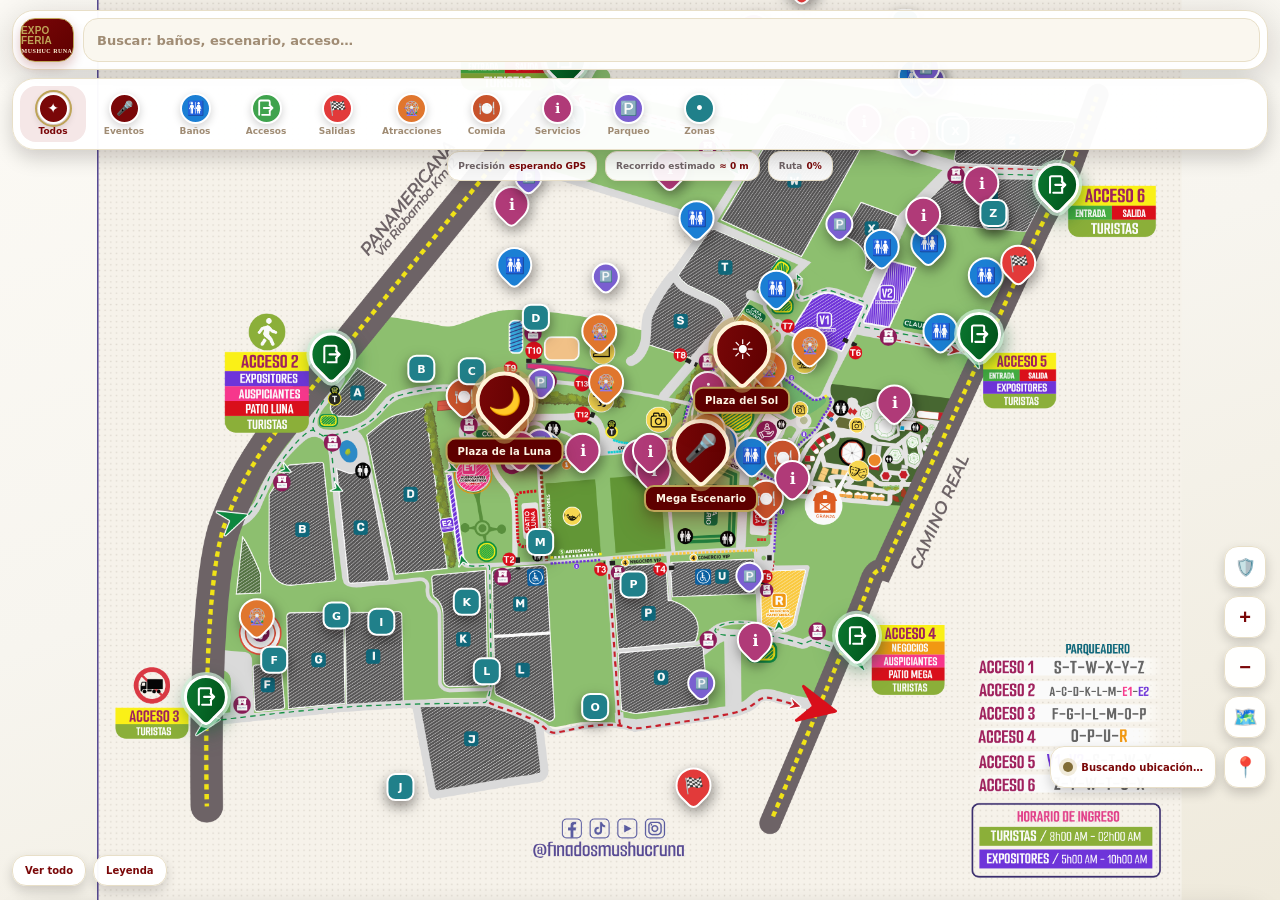
==== commit 752a2918: "Implementa mapa nativo y administración local" ====
--- a/assets/map/index.html
+++ b/assets/map/index.html
@@ -17,9 +17,11 @@
   body{background:var(--bg);color:var(--ink);font-family:Montserrat,system-ui,-apple-system,sans-serif;touch-action:none}
   #viewport{position:fixed;inset:0;overflow:hidden;background:#0a1416}
   #world{position:absolute;left:0;top:0;transform-origin:0 0;will-change:transform}
-  #world img{position:absolute;left:0;top:0;display:block;max-width:none!important;width:1900px;height:1018px;pointer-events:none;user-select:none;-webkit-user-drag:none}
+  #world img{position:absolute;left:0;top:0;display:block;max-width:none!important;width:1600px;height:1327px;pointer-events:none;user-select:none;-webkit-user-drag:none}
   #ovl{display:none!important;transition:opacity .2s}
   #routeSvg{position:absolute;left:0;top:0;pointer-events:none;overflow:visible}
+  #routeRemaining{fill:none;stroke:#7A0708;stroke-width:7;stroke-linecap:round;stroke-linejoin:round;stroke-dasharray:18 12;filter:drop-shadow(0 2px 3px rgba(255,255,255,.95))}
+  #routeCompleted{fill:none;stroke:#BEA458;stroke-width:9;stroke-linecap:round;stroke-linejoin:round;filter:drop-shadow(0 2px 4px rgba(94,0,0,.35))}
 
   /* markers live in screen space */
   #pins{position:fixed;inset:0;pointer-events:none}
@@ -77,6 +79,7 @@
   #card button{flex:1;font-family:inherit;font-weight:800;font-size:14px;padding:11px;border-radius:10px;border:none;cursor:pointer}
   #goBtn{background:var(--teal);color:#08211e}
   #closeBtn{background:var(--panel2);color:var(--ink);border:1px solid var(--line)!important}
+  #stopBtn{display:none;background:var(--brand-green);color:#fff}
 
   #toast{position:fixed;left:50%;bottom:150px;transform:translateX(-50%);z-index:50;background:rgba(10,20,22,.94);
      border:1px solid var(--line);color:var(--ink);padding:9px 15px;border-radius:10px;font-size:13px;font-weight:600;
@@ -156,11 +159,23 @@
   #gpsStatus[data-state="denied"],#gpsStatus[data-state="outside"],#gpsStatus[data-state="error"]{color:var(--ink2)}
   @keyframes gpsPulse{50%{opacity:.45;transform:scale(.72)}}
 
+  #mapMetrics{position:fixed;top:151px;left:12px;right:12px;z-index:19;display:flex;justify-content:center;gap:8px;pointer-events:none}
+  #mapMetrics span{min-height:30px;display:flex;align-items:center;padding:7px 10px;border:1px solid var(--line);border-radius:12px;background:rgba(255,255,255,.94);color:var(--ink2);font-size:9px;font-weight:900;box-shadow:0 4px 12px rgba(10,2,3,.12)}
+  #mapMetrics strong{color:var(--wine);margin-left:4px}
+  #mapActions{position:fixed;left:12px;bottom:14px;z-index:21;display:flex;gap:7px}
+  #mapActions button{border:1.5px solid var(--line);border-radius:14px;background:rgba(255,255,255,.97);color:var(--wine);padding:9px 12px;font:900 10px Nunito,system-ui,sans-serif;box-shadow:0 5px 12px rgba(10,2,3,.16)}
+  #mapLegend{position:fixed;inset:12% 16px 88px;z-index:48;display:none;overflow:auto;padding:18px;border:1.5px solid var(--gold);border-radius:24px;background:#fff;color:var(--ink);box-shadow:0 20px 45px rgba(10,2,3,.28)}
+  #mapLegend.open{display:block}
+  #mapLegend h2{font:800 22px 'Baloo 2',Nunito,sans-serif;color:var(--wine)}
+  #mapLegend h3{margin-top:14px;color:var(--gold-deep);font-size:11px;text-transform:uppercase;letter-spacing:.8px}
+  #mapLegend ul{margin:7px 0 0 18px;font-size:12px;font-weight:800;line-height:1.55}
+  #mapLegendClose{position:sticky;float:right;top:0;width:38px;height:38px;border:0;border-radius:13px;background:var(--wine);color:#fff;font-size:22px;font-weight:900}
+
   #ovlCtl{right:14px;bottom:76px;background:#FFF;border:1.5px solid var(--line);border-radius:15px;box-shadow:0 5px 12px rgba(10,2,3,.18)}
   #ovlCtl label{color:var(--ink2);font-weight:900}
   #ovlCtl input{accent-color:var(--wine)}
 
-  #card{left:16px;right:16px;bottom:14px;background:#FFF;border:1.5px solid var(--line);border-radius:24px;padding:15px 16px;box-shadow:0 14px 30px rgba(10,2,3,.24)}
+  #card{left:16px;right:16px;bottom:14px;max-height:min(66vh,520px);overflow:auto;background:#FFF;border:1.5px solid var(--line);border-radius:24px;padding:15px 16px;box-shadow:0 14px 30px rgba(10,2,3,.24)}
   #card h2{font-family:'Baloo 2',Nunito,sans-serif;color:var(--ink);font-size:18px;font-weight:800}
   #card h2 .ic{width:42px;height:42px;border-radius:14px;font-size:18px;box-shadow:0 5px 12px rgba(10,2,3,.18)}
   #card h2 .ic svg{width:25px;height:25px;color:#FFF}
@@ -169,10 +184,18 @@
   #eventSchedule{display:none;margin-top:10px;padding:10px 12px;background:var(--ivory);border:1px solid var(--line);border-radius:16px}
   #eventSchedule.open{display:block}
   #eventSchedule .schedule-title{color:var(--wine);font-size:9px;font-weight:900;letter-spacing:1.2px}
+  #programDayPicker{display:flex;gap:5px;margin-bottom:9px;overflow-x:auto;scrollbar-width:none}
+  #programDayPicker::-webkit-scrollbar{display:none}
+  .program-day{min-width:48px;border:1.5px solid var(--line)!important;border-radius:12px!important;background:#FFF!important;color:var(--ink2)!important;padding:6px 7px!important;font-size:8px!important;line-height:1.05!important;box-shadow:none!important}
+  .program-day strong{display:block;margin-top:2px;color:var(--ink);font-size:13px}
+  .program-day.selected{border-color:var(--wine)!important;background:var(--wine)!important;color:var(--gold)!important}
+  .program-day.selected strong{color:#FFF}
+  #programDateLabel{min-height:12px}
   #eventList{display:grid;gap:6px;margin-top:7px}
   .event-row{display:grid;grid-template-columns:46px 1fr auto;gap:8px;align-items:center;color:var(--ink);font-size:11px;font-weight:800}
   .event-time{color:var(--gold-deep);font-weight:900}
   .event-status{padding:3px 6px;border-radius:8px;background:#E2EEE5;color:var(--brand-green);font-size:8px;font-weight:900;text-transform:uppercase}
+  .event-empty{padding:7px 0;color:var(--ink2);font-size:11px;font-weight:800}
   #card button{border-radius:18px;font-family:Nunito,sans-serif;font-size:12px;padding:10px 12px}
   #goBtn{background:var(--wine);color:#FFF;box-shadow:0 7px 14px rgba(122,7,8,.25)}
   #closeBtn{background:var(--panel2);color:var(--wine);border:0!important}
@@ -187,6 +210,7 @@
   @media(max-width:520px){
     #chips{right:8px;left:8px}.chip{min-width:61px}header{left:8px;right:8px}
     #brand{width:50px}.pin .tag{font-size:8.5px}
+    #mapMetrics{top:149px;gap:5px}#mapMetrics span{padding:6px 8px;font-size:8px}
   }
 </style>
 <link rel="stylesheet" href="./admin_editor.css">
@@ -194,10 +218,10 @@
 
 <div id="viewport">
   <div id="world" style="transform: translate(-124.137px, 48.725px) scale(1.07225);">
-    <img id="base" src="[data-uri]" width="1900" height="1018" alt="">
-    <img id="ovl" src="[data-uri]